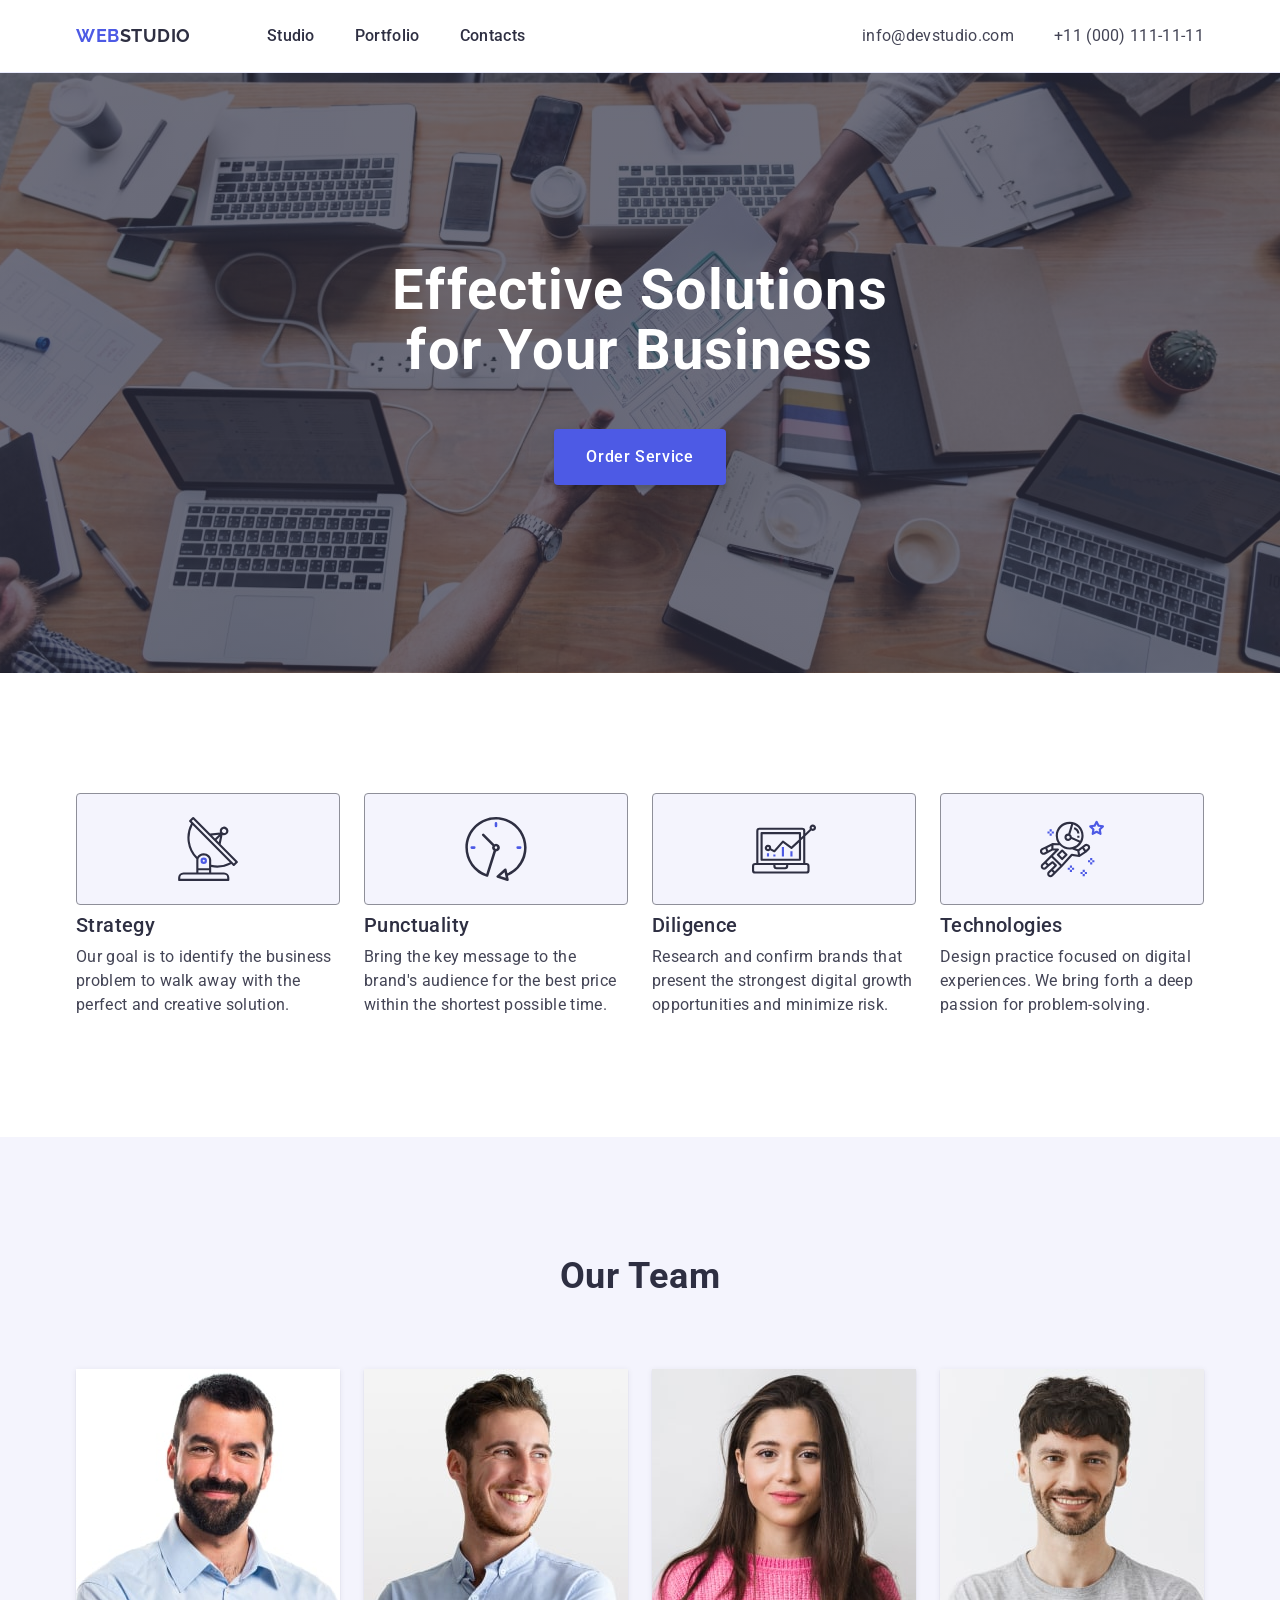
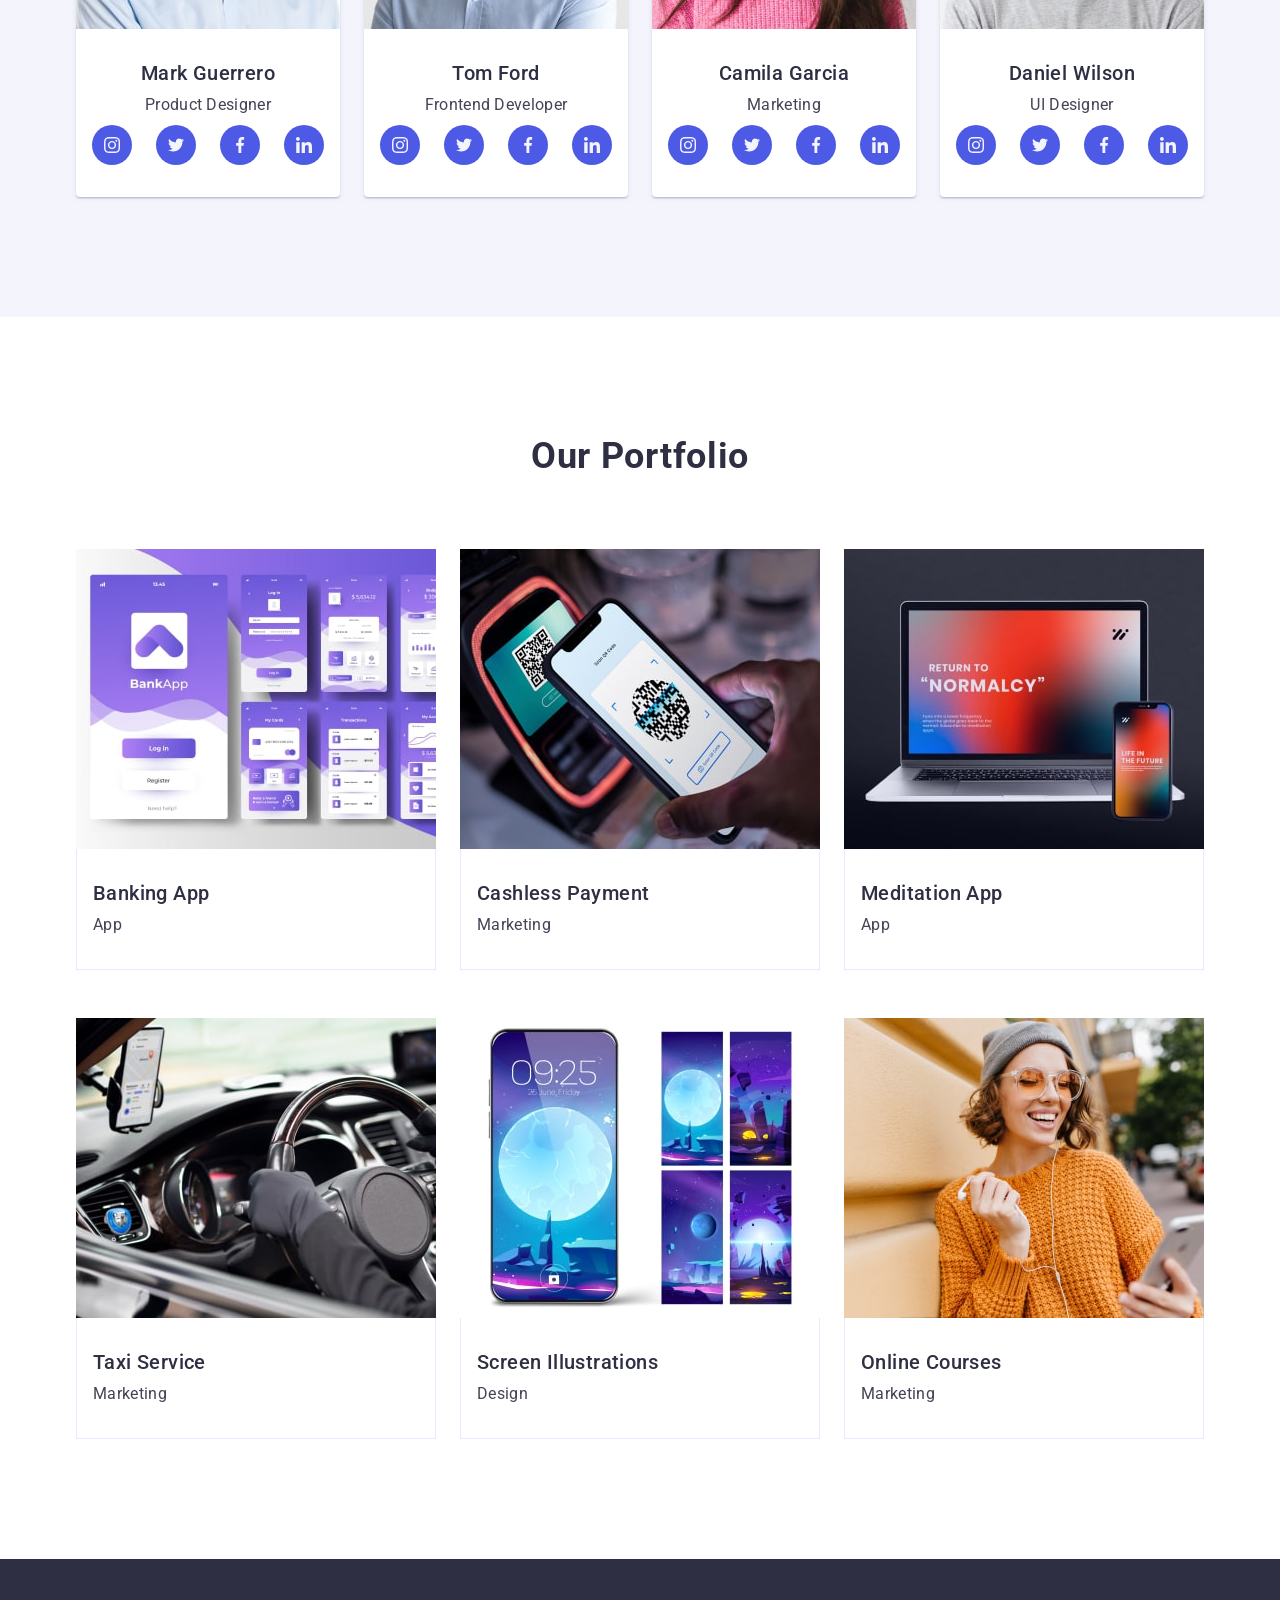
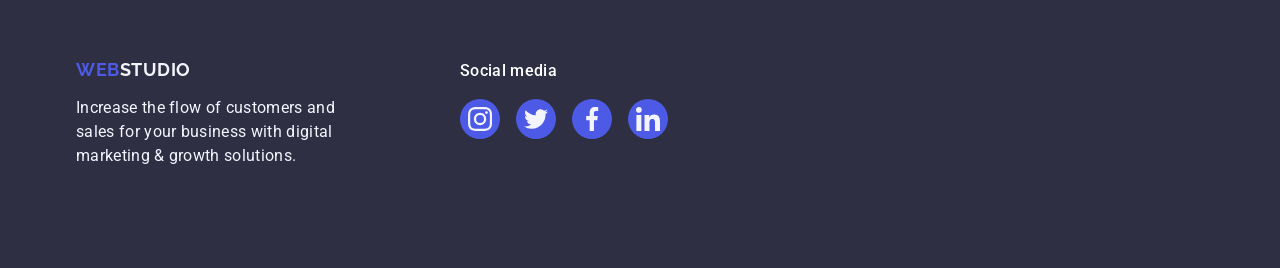
==== index.html @ fe05c73f "redone-sprite-icons" ====
<!DOCTYPE html>
<html lang="en">
  <head>
    <!-- meta -->
    <meta charset="UTF-8" />
    <meta name="viewport" content="width=device-width, initial-scale=1.0" />
    <!-- meta-end -->
    <link rel="preconnect" href="https://fonts.googleapis.com" />
    <link rel="preconnect" href="https://fonts.gstatic.com" crossorigin />
    <link href="https://fonts.googleapis.com/css2?family=Roboto:wght@400;500;700&family=Raleway:wght@700&display=swap" rel="stylesheet" />
    <link rel="stylesheet" href="https://cdnjs.cloudflare.com/ajax/libs/modern-normalize/2.0.0/modern-normalize.min.css" />
    <link rel="stylesheet" href="./css/styles.css" />
    <title>Malyshev S. goit-markup-hw-04</title>
  </head>
  <body>
    <!-- header-section -->
    <header class="header">
      <div class="container header--wrap">
        <nav class="header__navmenu">
          <a href="./index.html" class="header__navmenu-logo">Web<span class="header__navmenu-logo--gray">Studio</span> </a>
          <ul class="header__navmenu-list">
            <li class="header__navmenu-item">
              <a href="./index.html" class="header__navmenu-link">Studio</a>
            </li>
            <li class="header__navmenu-item">
              <a href="" class="header__navmenu-link">Portfolio</a>
            </li>
            <li class="header__navmenu-item">
              <a href="" class="header__navmenu-link">Contacts</a>
            </li>
          </ul>
        </nav>
        <address class="header__address">
          <ul class="header__address-list">
            <li class="header__address-item">
              <a class="header__address-link" href="mailto:info@devstudio.com">info@devstudio.com</a>
            </li>
            <li class="header__address-item">
              <a class="header__address-link" href="tel:+110001111111">+11 (000) 111-11-11</a>
            </li>
          </ul>
        </address>
      </div>
    </header>
    <!-- header-section-end -->
    <!-- main-start -->
    <main>
      <!-- hero-section-start -->
      <section class="hero">
        <div class="container">
          <h1 class="hero__tittle">Effective Solutions for Your Business</h1>
          <button class="hero__button" type="button">Order Service</button>
        </div>
      </section>
      <!-- hero-section-end -->
      <!-- advantages-section-start -->
      <section class="advantages section">
        <div class="container">
          <h2 class="advantages__tittle-section visually-hidden">Advantages</h2>
          <ul class="advantages__card-list">
            <li class="advantages__card-item">
              <div class="advantages__card-pictures">
                <svg class="advantages-icons" width="64" height="64">
                  <use href="./images/icons.svg#icon-antenna"></use>
                </svg>
              </div>
              <h3 class="advantages__card-tittle">Strategy</h3>
              <p class="advantages__card-txt">Our goal is to identify the business problem to walk away with the perfect and creative solution.</p>
            </li>
            <li class="advantages__card-item">
              <div class="advantages__card-pictures">
                <svg class="advantages-icons" width="64" height="64">
                  <use href="./images/icons.svg#icon-clock"></use>
                </svg>
              </div>
              <h3 class="advantages__card-tittle">Punctuality</h3>
              <p class="advantages__card-txt">Bring the key message to the brand's audience for the best price within the shortest possible time.</p>
            </li>
            <li class="advantages__card-item">
              <div class="advantages__card-pictures">
                <svg class="advantages-icons" width="64" height="64">
                  <use href="./images/icons.svg#icon-diagram"></use>
                </svg>
              </div>
              <h3 class="advantages__card-tittle">Diligence</h3>
              <p class="advantages__card-txt">Research and confirm brands that present the strongest digital growth opportunities and minimize risk.</p>
            </li>
            <li class="advantages__card-item">
              <div class="advantages__card-pictures">
                <svg class="advantages-icons" width="64" height="64">
                  <use href="./images/icons.svg#icon-astronaut"></use>
                </svg>
              </div>
              <h3 class="advantages__card-tittle">Technologies</h3>
              <p class="advantages__card-txt">Design practice focused on digital experiences. We bring forth a deep passion for problem-solving.</p>
            </li>
          </ul>
        </div>
      </section>
      <!-- advantages-section-end -->
      <!-- our-team-section-start -->
      <section class="our-team section">
        <div class="container">
          <h2 class="our-team__tittle-section">Our Team</h2>
          <ul class="our-team__card-list">
            <li class="our-team__card-item">
              <img class="our-team__card-img" src="./images/section-our-team/product-designer.jpg" alt="workmate" width="264" height="260" />
              <div class="our-team__card-desc">
                <h3 class="our-team__card-title">Mark Guerrero</h3>
                <p class="our-team__card-txt">Product Designer</p>
                <ul class="our-team__card-social-list">
                  <li class="our-team__card-social-item">
                    <a href="https://www.instagram.com/" target="_blank" class="our-team__card-social-link">
                      <svg class="our-team__card-social-icon" width="16" height="16">
                        <use href="./images/icons.svg#icon-instagram"></use>
                      </svg>
                    </a>
                  </li>
                  <li class="our-team__card-social-item">
                    <a href="https://www.twitter.com/" target="_blank" class="our-team__card-social-link">
                      <svg class="our-team__card-social-icon" width="16" height="16">
                        <use href="./images/icons.svg#icon-twitter"></use>
                      </svg>
                    </a>
                  </li>
                  <li class="our-team__card-social-item">
                    <a href="https://www.facebook.com/" target="_blank" class="our-team__card-social-link">
                      <svg class="our-team__card-social-icon" width="16" height="16">
                        <use href="./images/icons.svg#icon-facebook"></use>
                      </svg>
                    </a>
                  </li>
                  <li class="our-team__card-social-item">
                    <a href="https://www.linkedin.com/" target="_blank" class="our-team__card-social-link">
                      <svg class="our-team__card-social-icon" width="16" height="16">
                        <use href="./images/icons.svg#icon-linkedin"></use>
                      </svg>
                    </a>
                  </li>
                </ul>
              </div>
            </li>
            <li class="our-team__card-item">
              <img class="our-team__card-img" src="./images/section-our-team/frontend-developer.jpg" alt="workmate" width="264" height="260" />
              <div class="our-team__card-desc">
                <h3 class="our-team__card-title">Tom Ford</h3>
                <p class="our-team__card-txt">Frontend Developer</p>
                <ul class="our-team__card-social-list">
                  <li class="our-team__card-social-item">
                    <a href="https://www.instagram.com/" target="_blank" class="our-team__card-social-link">
                      <svg class="our-team__card-social-icon" width="16" height="16">
                        <use href="./images/icons.svg#icon-instagram"></use>
                      </svg>
                    </a>
                  </li>
                  <li class="our-team__card-social-item">
                    <a href="https://www.twitter.com/" target="_blank" class="our-team__card-social-link">
                      <svg class="our-team__card-social-icon" width="16" height="16">
                        <use href="./images/icons.svg#icon-twitter"></use>
                      </svg>
                    </a>
                  </li>
                  <li class="our-team__card-social-item">
                    <a href="https://www.facebook.com/" target="_blank" class="our-team__card-social-link">
                      <svg class="our-team__card-social-icon" width="16" height="16">
                        <use href="./images/icons.svg#icon-facebook"></use>
                      </svg>
                    </a>
                  </li>
                  <li class="our-team__card-social-item">
                    <a href="https://www.linkedin.com/" target="_blank" class="our-team__card-social-link">
                      <svg class="our-team__card-social-icon" width="16" height="16">
                        <use href="./images/icons.svg#icon-linkedin"></use>
                      </svg>
                    </a>
                  </li>
                </ul>
              </div>
            </li>
            <li class="our-team__card-item">
              <img class="our-team__card-img" src="./images/section-our-team/marketing.jpg" alt="workmate" width="264" height="260" />
              <div class="our-team__card-desc">
                <h3 class="our-team__card-title">Camila Garcia</h3>
                <p class="our-team__card-txt">Marketing</p>
                <ul class="our-team__card-social-list">
                  <li class="our-team__card-social-item">
                    <a href="https://www.instagram.com/" target="_blank" class="our-team__card-social-link">
                      <svg class="our-team__card-social-icon" width="16" height="16">
                        <use href="./images/icons.svg#icon-instagram"></use>
                      </svg>
                    </a>
                  </li>
                  <li class="our-team__card-social-item">
                    <a href="https://www.twitter.com/" target="_blank" class="our-team__card-social-link">
                      <svg class="our-team__card-social-icon" width="16" height="16">
                        <use href="./images/icons.svg#icon-twitter"></use>
                      </svg>
                    </a>
                  </li>
                  <li class="our-team__card-social-item">
                    <a href="https://www.facebook.com/" target="_blank" class="our-team__card-social-link">
                      <svg class="our-team__card-social-icon" width="16" height="16">
                        <use href="./images/icons.svg#icon-facebook"></use>
                      </svg>
                    </a>
                  </li>
                  <li class="our-team__card-social-item">
                    <a href="https://www.linkedin.com/" target="_blank" class="our-team__card-social-link">
                      <svg class="our-team__card-social-icon" width="16" height="16">
                        <use href="./images/icons.svg#icon-linkedin"></use>
                      </svg>
                    </a>
                  </li>
                </ul>
              </div>
            </li>
            <li class="our-team__card-item">
              <img class="our-team__card-img" src="./images/section-our-team/UI-designer.jpg" alt="workmate" width="264" height="260" />
              <div class="our-team__card-desc">
                <h3 class="our-team__card-title">Daniel Wilson</h3>
                <p class="our-team__card-txt">UI Designer</p>
                <ul class="our-team__card-social-list">
                  <li class="our-team__card-social-item">
                    <a href="https://www.instagram.com/" target="_blank" class="our-team__card-social-link">
                      <svg class="our-team__card-social-icon" width="16" height="16">
                        <use href="./images/icons.svg#icon-instagram"></use>
                      </svg>
                    </a>
                  </li>
                  <li class="our-team__card-social-item">
                    <a href="https://www.twitter.com/" target="_blank" class="our-team__card-social-link">
                      <svg class="our-team__card-social-icon" width="16" height="16">
                        <use href="./images/icons.svg#icon-twitter"></use>
                      </svg>
                    </a>
                  </li>
                  <li class="our-team__card-social-item">
                    <a href="https://www.facebook.com/" target="_blank" class="our-team__card-social-link">
                      <svg class="our-team__card-social-icon" width="16" height="16">
                        <use href="./images/icons.svg#icon-facebook"></use>
                      </svg>
                    </a>
                  </li>
                  <li class="our-team__card-social-item">
                    <a href="https://www.linkedin.com/" target="_blank" class="our-team__card-social-link">
                      <svg class="our-team__card-social-icon" width="16" height="16">
                        <use href="./images/icons.svg#icon-linkedin"></use>
                      </svg>
                    </a>
                  </li>
                </ul>
              </div>
            </li>
          </ul>
        </div>
      </section>
      <!-- our-team-section-end -->
      <!-- our-portfolio-section-start -->
      <section class="portfolio section">
        <div class="container">
          <h2 class="portfolio__tittle-section">Our Portfolio</h2>
          <ul class="portfolio__card-list">
            <li class="portfolio__card-item">
              <img class="portfolio__card-img" src="./images/section-portfolio/img-banking-app.jpg" alt="our development" width="360" height="300" />
              <div class="portfolio__card-desc">
                <h3 class="portfolio__card-tittle">Banking App</h3>
                <p class="portfolio__card-txt">App</p>
              </div>
            </li>
            <li class="portfolio__card-item">
              <img class="portfolio__card-img" src="./images/section-portfolio/img-cashless-payment.jpg" alt="our development" width="360" height="300" />
              <div class="portfolio__card-desc">
                <h3 class="portfolio__card-tittle">Cashless Payment</h3>
                <p class="portfolio__card-txt">Marketing</p>
              </div>
            </li>
            <li class="portfolio__card-item">
              <img class="portfolio__card-img" src="./images/section-portfolio/img-meditation-app.jpg" alt="our development" width="360" height="300" />
              <div class="portfolio__card-desc">
                <h3 class="portfolio__card-tittle">Meditation App</h3>
                <p class="portfolio__card-txt">App</p>
              </div>
            </li>
            <li class="portfolio__card-item">
              <img class="portfolio__card-img" src="./images/section-portfolio/img-taxi-service.jpg" alt="our development" width="360" height="300" />
              <div class="portfolio__card-desc">
                <h3 class="portfolio__card-tittle">Taxi Service</h3>
                <p class="portfolio__card-txt">Marketing</p>
              </div>
            </li>
            <li class="portfolio__card-item">
              <img class="portfolio__card-img" src="./images/section-portfolio/img-screen-illustrations.jpg" alt="our development" width="360" height="300" />
              <div class="portfolio__card-desc">
                <h3 class="portfolio__card-tittle">Screen Illustrations</h3>
                <p class="portfolio__card-txt">Design</p>
              </div>
            </li>
            <li class="portfolio__card-item">
              <img class="portfolio__card-img" src="./images/section-portfolio/img-online-courses.jpg" alt="our development" width="360" height="300" />
              <div class="portfolio__card-desc">
                <h3 class="portfolio__card-tittle">Online Courses</h3>
                <p class="portfolio__card-txt">Marketing</p>
              </div>
            </li>
          </ul>
        </div>
      </section>
      <!-- our-portfolio-section-end -->
    </main>
    <!-- main-end -->
    <!-- footer-section-start -->
    <footer class="footer">
      <div class="container footer__wrap">
        <div class="footer__wrap-logo-and-tagline">
          <a class="footer__logo-link" href="./index.html">Web<span class="footer__logo-link--cloud">Studio</span></a>
          <p class="footeer__txt">Increase the flow of customers and sales for your business with digital marketing & growth solutions.</p>
        </div>
        <div class="footer__wrap-social">
          <h3 class="footer__social-tittle">Social media</h3>
          <ul class="footer__social-list">
            <li class="footer__social-item">
              <a href="https://www.instagram.com/" target="_blank" class="footer__social-link">
                <svg class="footer__social-icon" width="24" height="24">
                  <use href="./images/icons.svg#icon-instagram"></use>
                </svg>
              </a>
            </li>
            <li class="footer__social-item">
              <a href="https://www.twitter.com/" target="_blank" class="footer__social-link">
                <svg class="footer__social-icon" width="24" height="24">
                  <use href="./images/icons.svg#icon-twitter"></use>
                </svg>
              </a>
            </li>
            <li class="footer__social-item">
              <a href="https://www.facebook.com/" target="_blank" class="footer__social-link">
                <svg class="footer__social-icon" width="24" height="24">
                  <use href="./images/icons.svg#icon-facebook"></use>
                </svg>
              </a>
            </li>
            <li class="footer__social-item">
              <a href="https://www.linkedin.com/" target="_blank" class="footer__social-link">
                <svg class="footer__social-icon" width="24" height="24">
                  <use href="./images/icons.svg#icon-linkedin"></use>
                </svg>
              </a>
            </li>
          </ul>
        </div>
      </div>
    </footer>
    <!-- footer-section-end -->
  </body>
</html>
---- css/styles.css ----
/** global-style-start */

html {
  box-sizing: border-box;
}

*,
*::before,
*::after {
  box-sizing: inherit;
}

body {
  font-family: 'Roboto', sans-serif;
  font-size: 16px;
  font-weight: 400;
  color: #434455;
  background-color: #ffffff;
}

ul,
ol {
  list-style-type: none;
  margin: 0;
  padding: 0;
}

h1,
h2,
h3,
h4,
h5,
h6,
p {
  margin-top: 0;
  margin-bottom: 0;
}

.container {
  width: 100%;
  max-width: 1158px;
  padding-left: 15px;
  padding-right: 15px;
  margin: 0 auto;
}

.section {
  padding-top: 120px;
  padding-bottom: 120px;
}

img {
  display: block;
  max-width: 100%;
  height: auto;
}

.visually-hidden {
  position: absolute;
  width: 1px;
  height: 1px;
  margin: -1px;
  border: 0;
  padding: 0;
  white-space: nowrap;
  clip-path: inset(100%);
  clip: rect(0 0 0 0);
  overflow: hidden;
}

/** global-style-end */
/** header-section-start */

.header {
  border-bottom: 1px solid #e7e9fc;
}

.header--wrap {
  display: flex;
  align-items: center;
}

/* header-section-logo */

.header__navmenu-logo {
  margin-right: 76px;

  font-family: 'Raleway', sans-serif;
  font-weight: 700;
  font-size: 18px;
  text-transform: uppercase;
  line-height: 1.17;
  letter-spacing: 0.03em;
  color: #4d5ae5;
  text-decoration: none;
}

.header__navmenu-logo--gray {
  color: #2e2f42;
}

/* header-section-navmenu */

.header__navmenu {
  display: flex;
  align-items: center;
}

.header__navmenu-list {
  display: flex;
  gap: 40px;
}

.header__navmenu-link {
  display: block;
  padding: 24px 0;

  font-weight: 500;
  color: #2e2f42;
  line-height: 1.5;
  letter-spacing: 0.02em;
  text-decoration: none;
}

.header__navmenu-link:hover,
.header__navmenu-link:focus {
  color: #404bbf;
}

/* header-section-address */

.header__address {
  font-style: normal;
  margin-left: auto;
}

.header__address-list {
  display: flex;
  gap: 40px;
}

.header__address-link {
  color: #434455;
  text-decoration: none;
  line-height: 1.5;
  letter-spacing: 0.02em;
}

.header__address-link:hover,
.header__address-link:focus {
  color: #404bbf;
}

/** header-section-end */
/** hero-section-start */

.hero {
  max-width: 1440px;
  margin: 0 auto;
  padding: 188px 0 188px 0;

  background-color: #2e2f42;
  background-image: linear-gradient(to bottom, rgba(46, 47, 66, 0.7), rgba(46, 47, 66, 0.7)), url(../images/section-hero/people-office.jpg);
  background-repeat: no-repeat;
  background-position: center center;
  background-size: cover;
}

.hero__tittle {
  max-width: 496px;
  text-align: center;
  margin: 0 auto 48px auto;

  color: #ffffff;
  font-size: 56px;
  line-height: 1.07;
  letter-spacing: 0.02em;
}

.hero__button {
  display: block;
  margin: 0 auto;
  min-width: 169px;
  border-radius: 4px;
  padding: 16px 32px;

  font-family: 'Roboto', sans-serif;
  font-weight: 500;
  color: #fff;
  line-height: 1.5;
  letter-spacing: 0.04em;

  cursor: pointer;
  border: none;
  background-color: #4d5ae5;
  box-shadow: 0px 4px 4px 0px rgba(0, 0, 0, 0.15);
}

.hero__button:hover,
.hero__button:focus {
  background-color: #404bbf;
}

/** hero-section-end */
/** advatages-section-start */

.advantages__card-pictures {
  display: flex;
  justify-content: center;
  align-items: center;

  width: 264px;
  height: 112px;
  margin-bottom: 8px;

  border: 1px solid #8e8f99;
  border-radius: 4px;

  background-color: #f4f4fd;
}

.advantages-icons {
  display: block;
}

.advantages__card-tittle {
  margin-bottom: 8px;

  font-size: 20px;
  font-weight: 500;
  line-height: 1.2;
  letter-spacing: 0.02em;
  color: #2e2f42;
}

.advantages__card-list {
  display: flex;
  gap: 24px;
}

.advantages__card-item {
  max-width: 264px;
}

.advantages__card-txt {
  line-height: 1.5;
  letter-spacing: 0.02em;
}

/** advatages-section-end */
/** our-team-section-start */

.our-team {
  background-color: #f4f4fd;
}

.our-team__tittle-section {
  margin-bottom: 72px;

  text-align: center;
  font-size: 36px;
  font-weight: 700;
  line-height: 1.11;
  letter-spacing: 0.02em;
  color: #2e2f42;

  text-transform: capitalize;
}

.our-team__card-list {
  display: flex;
  gap: 24px;
}

.our-team__card-item {
  flex-basis: calc((100% - 72px) / 4);

  border-radius: 0px 0px 4px 4px;
  box-shadow: 0px 2px 1px 0px rgba(46, 47, 66, 0.08), 0px 1px 1px 0px rgba(46, 47, 66, 0.16), 0px 1px 6px 0px rgba(46, 47, 66, 0.08);
  background-color: #ffffff;
}

.our-team__card-desc {
  padding: 32px 0;
}

.our-team__card-title {
  margin-bottom: 8px;

  text-align: center;
  font-size: 20px;
  font-weight: 500;
  line-height: 1.2;
  letter-spacing: 0.02em;
  color: #2e2f42;
}

.our-team__card-txt {
  margin-bottom: 8px;

  text-align: center;
  line-height: 1.5;
  letter-spacing: 0.02em;
}

/* our-team-card-social-icon-start */

.our-team__card-social-list {
  display: flex;
  justify-content: center;
  gap: 24px;
}

.our-team__card-social-item {
  width: 40px;
  height: 40px;
}

.our-team__card-social-link {
  width: 100%;
  height: 100%;
  display: flex;
  align-items: center;
  justify-content: center;

  background-color: #4d5ae5;
  border-radius: 50%;
}

.our-team__card-social-icon {
  fill: #f4f4fd;
}

.our-team__card-social-link:hover {
  background-color: #404bbf;
}

/* our-team-card-social-icon-end */

/** our-team-section-end */
/** portfolio-section-start */

.portfolio__tittle-section {
  margin-bottom: 72px;

  text-align: center;
  font-size: 36px;
  font-weight: 700;
  line-height: 1.11;
  letter-spacing: 0.02em;
  text-transform: capitalize;
  color: #2e2f42;
}

.portfolio__card-list {
  display: flex;
  flex-wrap: wrap;
  gap: 48px 24px;
}

.portfolio__card-item {
  flex-basis: calc((100% - 48px) / 3);

  background-color: #ffffff;
}

.portfolio__card-desc {
  padding: 32px 16px;

  border: 1px solid #e7e9fc;
  border-top: none;
}

.portfolio__card-tittle {
  margin-bottom: 8px;

  font-size: 20px;
  font-weight: 500;
  line-height: 1.2;
  letter-spacing: 0.02em;
  color: #2e2f42;
}

.portfolio__card-txt {
  line-height: 1.5;
  letter-spacing: 0.02em;
}

/** portfolio-section-end */
/** footer-section-start */

.footer {
  background-color: #2e2f42;
  padding: 100px 0 100px 0;
}

.footer__wrap {
  display: flex;
}

.footer__wrap-logo-and-tagline {
  max-width: 264px;
  margin-right: 120px;
}

.footer__logo-link {
  max-width: 264px;
  margin-bottom: 16px;
  display: inline-block;

  font-family: 'Raleway', sans-serif;
  font-size: 18px;
  font-weight: 700;
  line-height: 1.17;
  letter-spacing: 0.03em;
  text-transform: uppercase;
  text-decoration: none;
  color: #4d5ae5;
}

.footer__logo-link--cloud {
  color: #f4f4fd;
}

.footeer__txt {
  max-width: 100%;

  line-height: 1.5;
  letter-spacing: 0.02em;
  color: #f4f4fd;
}

/* footer-social-start */

.footer__wrap-social {
  width: 208px;
}

.footer__social-tittle {
  margin-bottom: 16px;

  font-weight: 500;
  font-size: 16px;
  line-height: 1.5;
  letter-spacing: 0.02em;
  color: #ffffff;
}

.footer__social-list {
  display: flex;
  justify-content: center;
  gap: 16px;
}

.footer__social-item {
  width: 40px;
  height: 40px;
}

.footer__social-link {
  width: 100%;
  height: 100%;
  display: flex;
  align-items: center;
  justify-content: center;

  background-color: #4d5ae5;
  border-radius: 50%;
}

.footer__social-icon {
  fill: #f4f4fd;
}

.footer__social-link:hover,
.footer__social-link:focus {
  background-color: #31d0aa;
}

/* footer-social-icon-end */

/** footer-section-end */
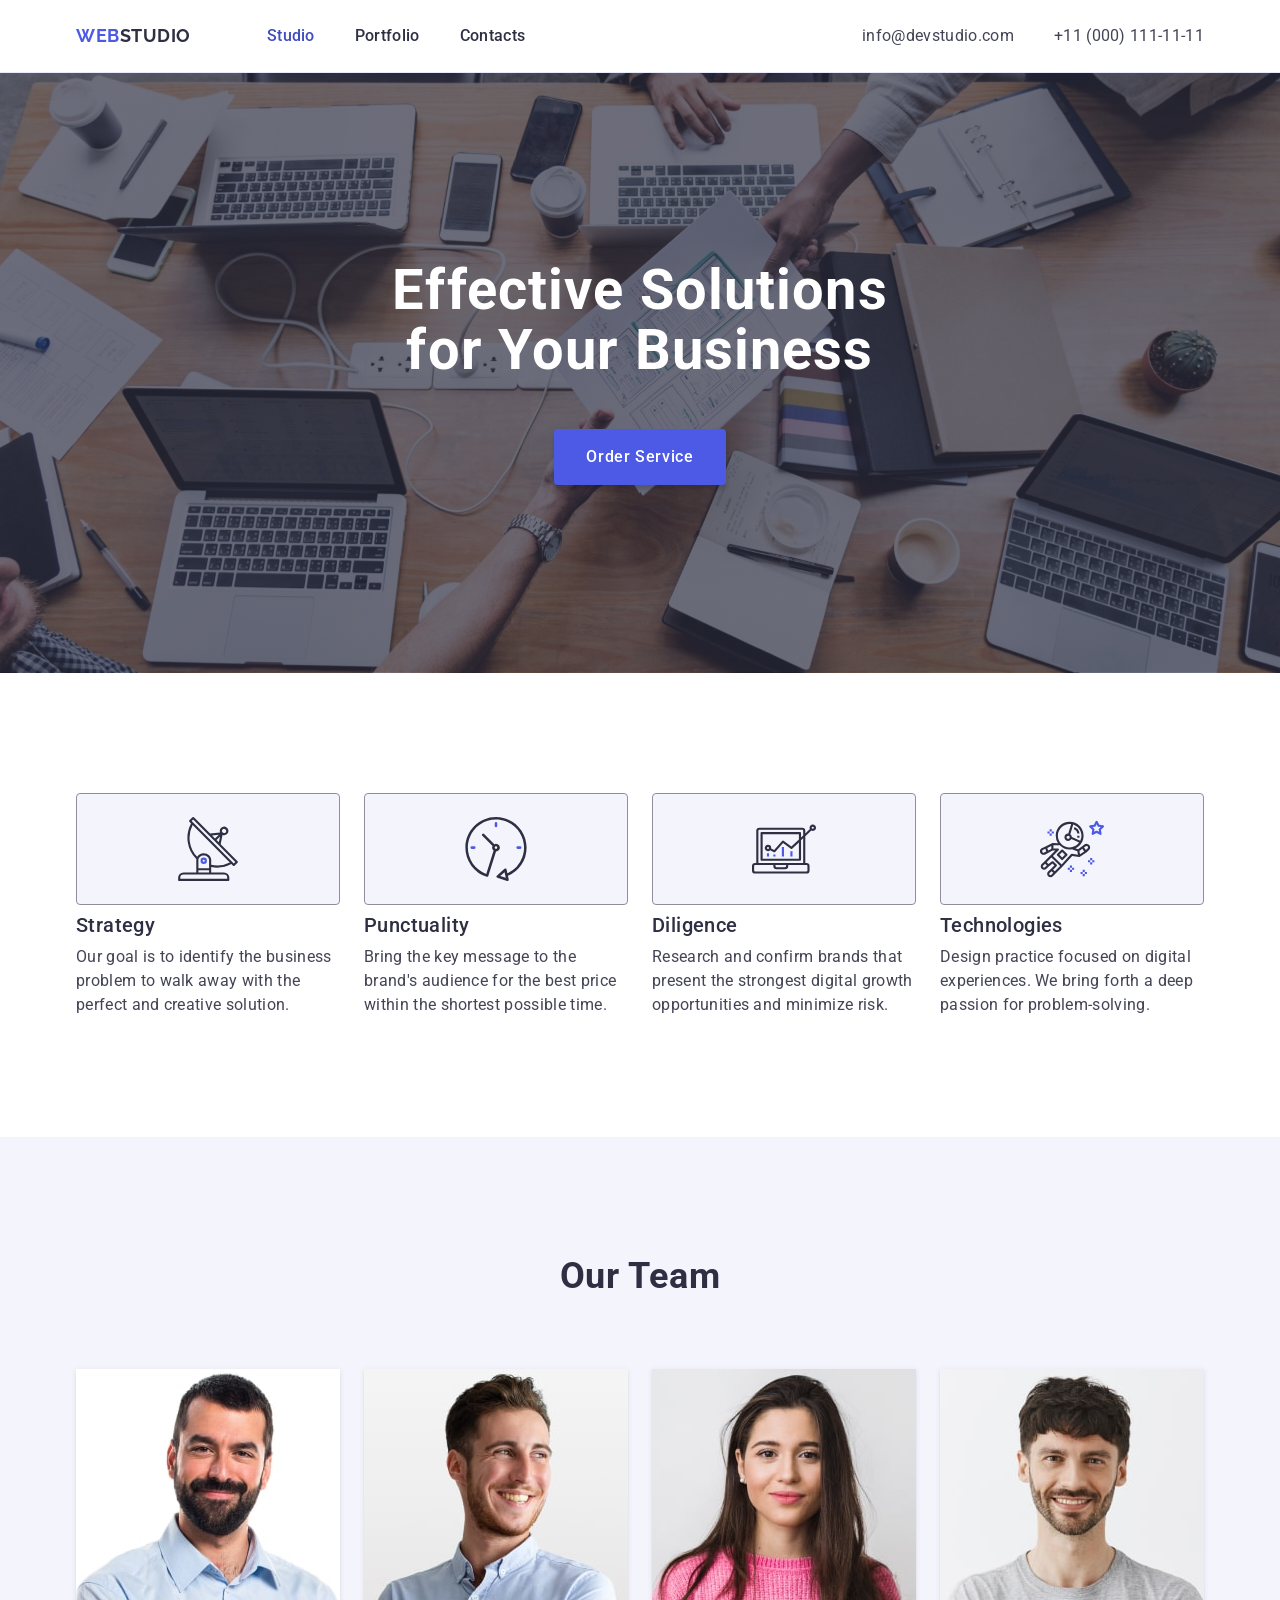
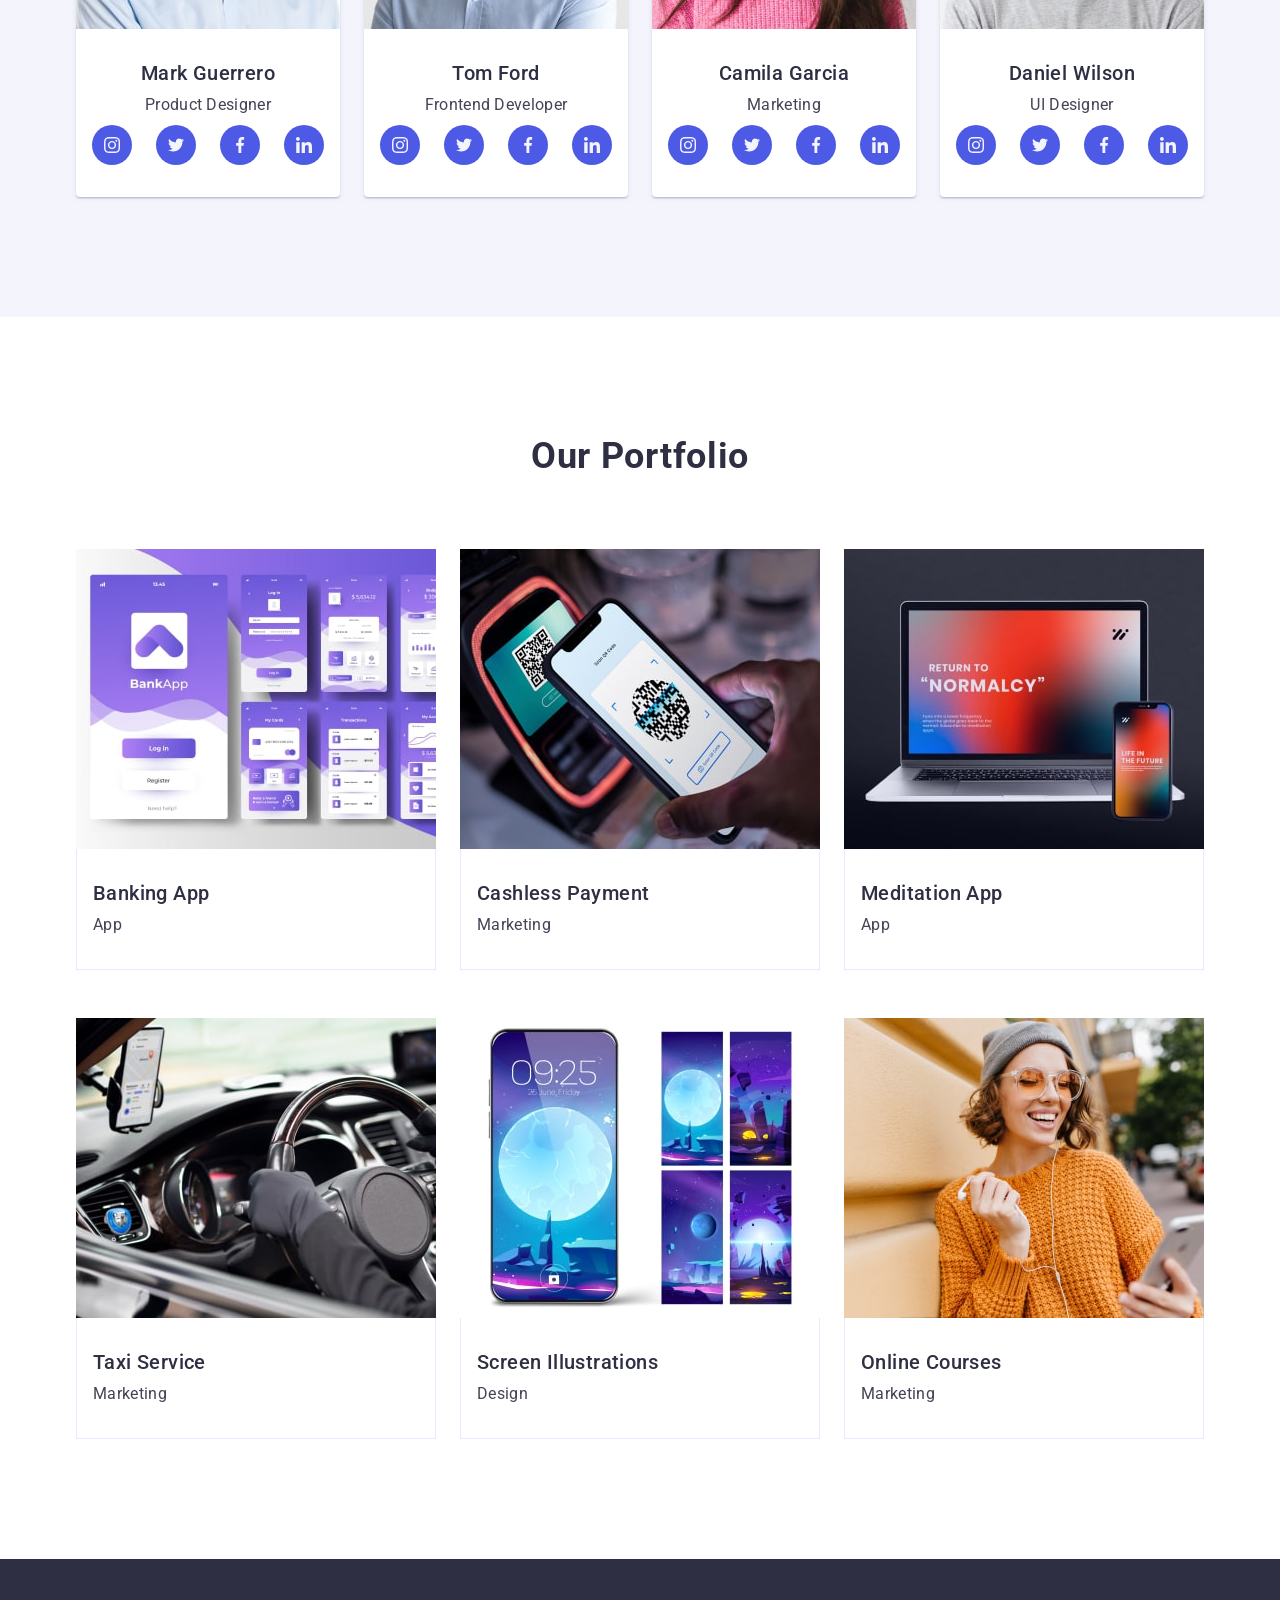
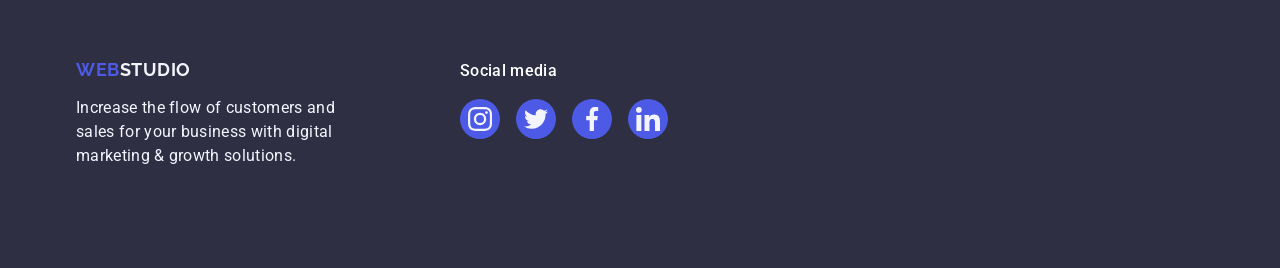
==== commit c338c5ad: "add-transition" ====
--- a/index.html
+++ b/index.html
@@ -20,7 +20,7 @@
           <a href="./index.html" class="header__navmenu-logo">Web<span class="header__navmenu-logo--gray">Studio</span> </a>
           <ul class="header__navmenu-list">
             <li class="header__navmenu-item">
-              <a href="./index.html" class="header__navmenu-link">Studio</a>
+              <a href="./index.html" class="header__navmenu-link header__navmenu-link--active">Studio</a>
             </li>
             <li class="header__navmenu-item">
               <a href="" class="header__navmenu-link">Portfolio</a>
@@ -48,50 +48,50 @@
       <!-- hero-section-start -->
       <section class="hero">
         <div class="container">
-          <h1 class="hero__tittle">Effective Solutions for Your Business</h1>
+          <h1 class="hero__title">Effective Solutions for Your Business</h1>
           <button class="hero__button" type="button">Order Service</button>
         </div>
       </section>
       <!-- hero-section-end -->
       <!-- advantages-section-start -->
-      <section class="advantages section">
+      <section class="advantages__section section">
         <div class="container">
-          <h2 class="advantages__tittle-section visually-hidden">Advantages</h2>
+          <h2 class="visually-hidden">Advantages</h2>
           <ul class="advantages__card-list">
             <li class="advantages__card-item">
               <div class="advantages__card-pictures">
-                <svg class="advantages-icons" width="64" height="64">
+                <svg class="advantages__card-icons" width="64" height="64">
                   <use href="./images/icons.svg#icon-antenna"></use>
                 </svg>
               </div>
-              <h3 class="advantages__card-tittle">Strategy</h3>
+              <h3 class="advantages__card-title">Strategy</h3>
               <p class="advantages__card-txt">Our goal is to identify the business problem to walk away with the perfect and creative solution.</p>
             </li>
             <li class="advantages__card-item">
               <div class="advantages__card-pictures">
-                <svg class="advantages-icons" width="64" height="64">
+                <svg class="advantages__card-icons" width="64" height="64">
                   <use href="./images/icons.svg#icon-clock"></use>
                 </svg>
               </div>
-              <h3 class="advantages__card-tittle">Punctuality</h3>
+              <h3 class="advantages__card-title">Punctuality</h3>
               <p class="advantages__card-txt">Bring the key message to the brand's audience for the best price within the shortest possible time.</p>
             </li>
             <li class="advantages__card-item">
               <div class="advantages__card-pictures">
-                <svg class="advantages-icons" width="64" height="64">
+                <svg class="advantages__card-icons" width="64" height="64">
                   <use href="./images/icons.svg#icon-diagram"></use>
                 </svg>
               </div>
-              <h3 class="advantages__card-tittle">Diligence</h3>
+              <h3 class="advantages__card-title">Diligence</h3>
               <p class="advantages__card-txt">Research and confirm brands that present the strongest digital growth opportunities and minimize risk.</p>
             </li>
             <li class="advantages__card-item">
               <div class="advantages__card-pictures">
-                <svg class="advantages-icons" width="64" height="64">
+                <svg class="advantages__card-icons" width="64" height="64">
                   <use href="./images/icons.svg#icon-astronaut"></use>
                 </svg>
               </div>
-              <h3 class="advantages__card-tittle">Technologies</h3>
+              <h3 class="advantages__card-title">Technologies</h3>
               <p class="advantages__card-txt">Design practice focused on digital experiences. We bring forth a deep passion for problem-solving.</p>
             </li>
           </ul>
@@ -99,9 +99,9 @@
       </section>
       <!-- advantages-section-end -->
       <!-- our-team-section-start -->
-      <section class="our-team section">
+      <section class="our-team__section section">
         <div class="container">
-          <h2 class="our-team__tittle-section">Our Team</h2>
+          <h2 class="our-team__title-section">Our Team</h2>
           <ul class="our-team__card-list">
             <li class="our-team__card-item">
               <img class="our-team__card-img" src="./images/section-our-team/product-designer.jpg" alt="workmate" width="264" height="260" />
@@ -256,9 +256,9 @@
       </section>
       <!-- our-team-section-end -->
       <!-- our-portfolio-section-start -->
-      <section class="portfolio section">
+      <section class="portfolio__section section">
         <div class="container">
-          <h2 class="portfolio__tittle-section">Our Portfolio</h2>
+          <h2 class="portfolio__title-section">Our Portfolio</h2>
           <ul class="portfolio__card-list">
             <li class="portfolio__card-item">
               <img class="portfolio__card-img" src="./images/section-portfolio/img-banking-app.jpg" alt="our development" width="360" height="300" />
@@ -309,14 +309,14 @@
     </main>
     <!-- main-end -->
     <!-- footer-section-start -->
-    <footer class="footer">
-      <div class="container footer__wrap">
+    <footer class="footer__section">
+      <div class="container footer__wrap-content">
         <div class="footer__wrap-logo-and-tagline">
           <a class="footer__logo-link" href="./index.html">Web<span class="footer__logo-link--cloud">Studio</span></a>
           <p class="footeer__txt">Increase the flow of customers and sales for your business with digital marketing & growth solutions.</p>
         </div>
         <div class="footer__wrap-social">
-          <h3 class="footer__social-tittle">Social media</h3>
+          <p class="footer__social-definition">Social media</p>
           <ul class="footer__social-list">
             <li class="footer__social-item">
               <a href="https://www.instagram.com/" target="_blank" class="footer__social-link">
--- a/css/styles.css
+++ b/css/styles.css
@@ -73,6 +73,8 @@
 
 .header {
   border-bottom: 1px solid #e7e9fc;
+  box-shadow: 0px 1px 6px 0px rgba(46, 47, 66, 0.08), 0px 1px 1px 0px rgba(46, 47, 66, 0.16), 0px 2px 1px 0px rgba(46, 47, 66, 0.08);
+  background-color: #fff;
 }
 
 .header--wrap {
@@ -116,10 +118,13 @@
   padding: 24px 0;
 
   font-weight: 500;
-  color: #2e2f42;
   line-height: 1.5;
   letter-spacing: 0.02em;
   text-decoration: none;
+
+  color: #2e2f42;
+
+  transition: color 250ms cubic-bezier(0.4, 0, 0.2, 1);
 }
 
 .header__navmenu-link:hover,
@@ -140,14 +145,21 @@
 }
 
 .header__address-link {
+  text-decoration: none;
+  line-height: 1.5;
+  letter-spacing: 0.02em;
+
   color: #434455;
-  text-decoration: none;
-  line-height: 1.5;
-  letter-spacing: 0.02em;
+
+  transition: color 250ms cubic-bezier(0.4, 0, 0.2, 1);
 }
 
 .header__address-link:hover,
 .header__address-link:focus {
+  color: #404bbf;
+}
+
+.header__navmenu-link--active {
   color: #404bbf;
 }
 
@@ -166,7 +178,7 @@
   background-size: cover;
 }
 
-.hero__tittle {
+.hero__title {
   max-width: 496px;
   text-align: center;
   margin: 0 auto 48px auto;
@@ -194,6 +206,10 @@
   border: none;
   background-color: #4d5ae5;
   box-shadow: 0px 4px 4px 0px rgba(0, 0, 0, 0.15);
+
+  transition-property: background-color;
+  transition-duration: 250ms;
+  transition-timing-function: cubic-bezier(0.4, 0, 0.2, 1);
 }
 
 .hero__button:hover,
@@ -204,6 +220,15 @@
 /** hero-section-end */
 /** advatages-section-start */
 
+.advantages__card-list {
+  display: flex;
+  gap: 24px;
+}
+
+.advantages__card-item {
+  max-width: 264px;
+}
+
 .advantages__card-pictures {
   display: flex;
   justify-content: center;
@@ -219,11 +244,11 @@
   background-color: #f4f4fd;
 }
 
-.advantages-icons {
+.advantages__card-icons {
   display: block;
 }
 
-.advantages__card-tittle {
+.advantages__card-title {
   margin-bottom: 8px;
 
   font-size: 20px;
@@ -233,15 +258,6 @@
   color: #2e2f42;
 }
 
-.advantages__card-list {
-  display: flex;
-  gap: 24px;
-}
-
-.advantages__card-item {
-  max-width: 264px;
-}
-
 .advantages__card-txt {
   line-height: 1.5;
   letter-spacing: 0.02em;
@@ -250,11 +266,11 @@
 /** advatages-section-end */
 /** our-team-section-start */
 
-.our-team {
+.our-team__section {
   background-color: #f4f4fd;
 }
 
-.our-team__tittle-section {
+.our-team__title-section {
   margin-bottom: 72px;
 
   text-align: center;
@@ -262,9 +278,9 @@
   font-weight: 700;
   line-height: 1.11;
   letter-spacing: 0.02em;
-  color: #2e2f42;
-
   text-transform: capitalize;
+
+  color: #2e2f42;
 }
 
 .our-team__card-list {
@@ -292,6 +308,7 @@
   font-weight: 500;
   line-height: 1.2;
   letter-spacing: 0.02em;
+
   color: #2e2f42;
 }
 
@@ -323,24 +340,27 @@
   align-items: center;
   justify-content: center;
 
+  border-radius: 50%;
   background-color: #4d5ae5;
-  border-radius: 50%;
+
+  transition: color 250ms cubic-bezier(0.4, 0, 0.2, 1);
+}
+
+.our-team__card-social-link:hover,
+.our-team__card-social-link:focus {
+  background-color: #404bbf;
 }
 
 .our-team__card-social-icon {
   fill: #f4f4fd;
 }
 
-.our-team__card-social-link:hover {
-  background-color: #404bbf;
-}
-
 /* our-team-card-social-icon-end */
 
 /** our-team-section-end */
 /** portfolio-section-start */
 
-.portfolio__tittle-section {
+.portfolio__title-section {
   margin-bottom: 72px;
 
   text-align: center;
@@ -389,13 +409,14 @@
 /** portfolio-section-end */
 /** footer-section-start */
 
-.footer {
+.footer__section {
   background-color: #2e2f42;
   padding: 100px 0 100px 0;
 }
 
-.footer__wrap {
-  display: flex;
+.footer__wrap-content {
+  display: flex;
+  align-items: baseline;
 }
 
 .footer__wrap-logo-and-tagline {
@@ -436,7 +457,7 @@
   width: 208px;
 }
 
-.footer__social-tittle {
+.footer__social-definition {
   margin-bottom: 16px;
 
   font-weight: 500;
@@ -464,12 +485,10 @@
   align-items: center;
   justify-content: center;
 
+  border-radius: 50%;
   background-color: #4d5ae5;
-  border-radius: 50%;
-}
-
-.footer__social-icon {
-  fill: #f4f4fd;
+
+  transition: color 250ms cubic-bezier(0.4, 0, 0.2, 1);
 }
 
 .footer__social-link:hover,
@@ -477,6 +496,9 @@
   background-color: #31d0aa;
 }
 
+.footer__social-icon {
+  fill: #f4f4fd;
+}
 /* footer-social-icon-end */
 
 /** footer-section-end */
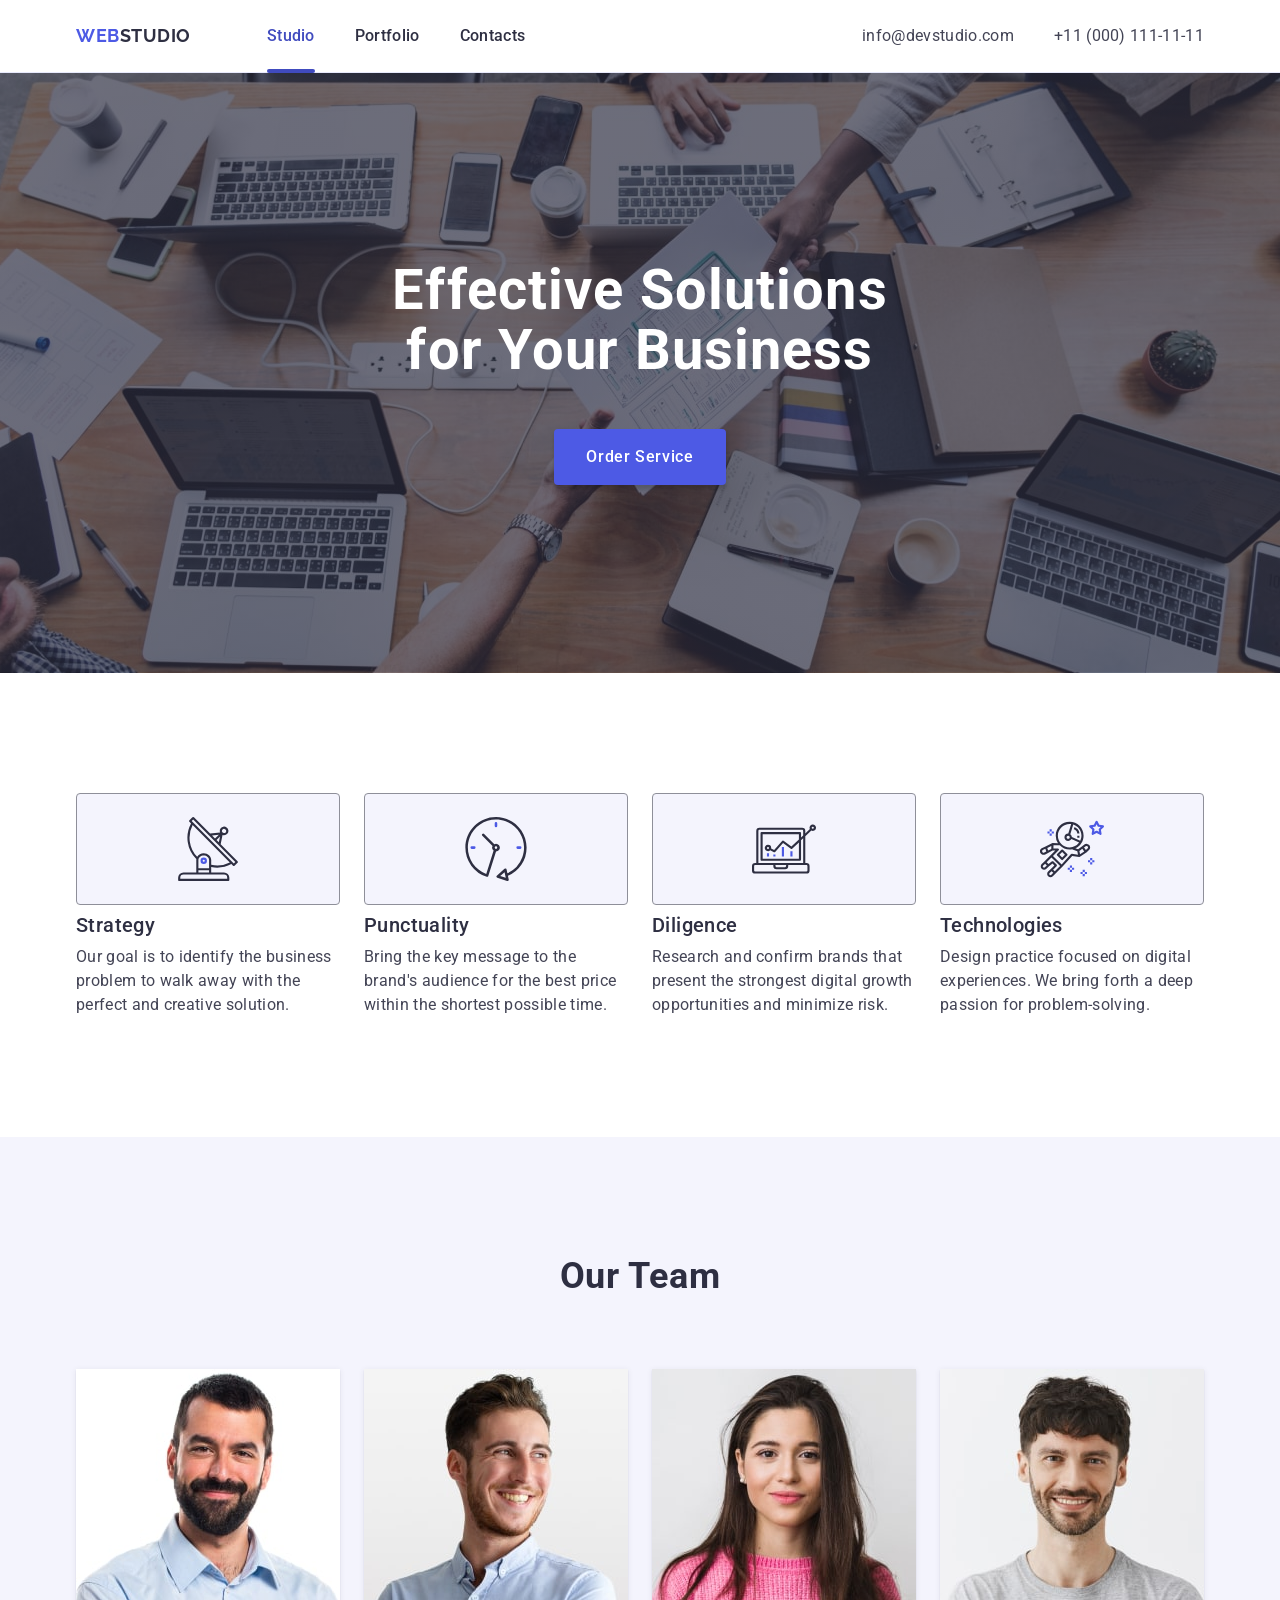
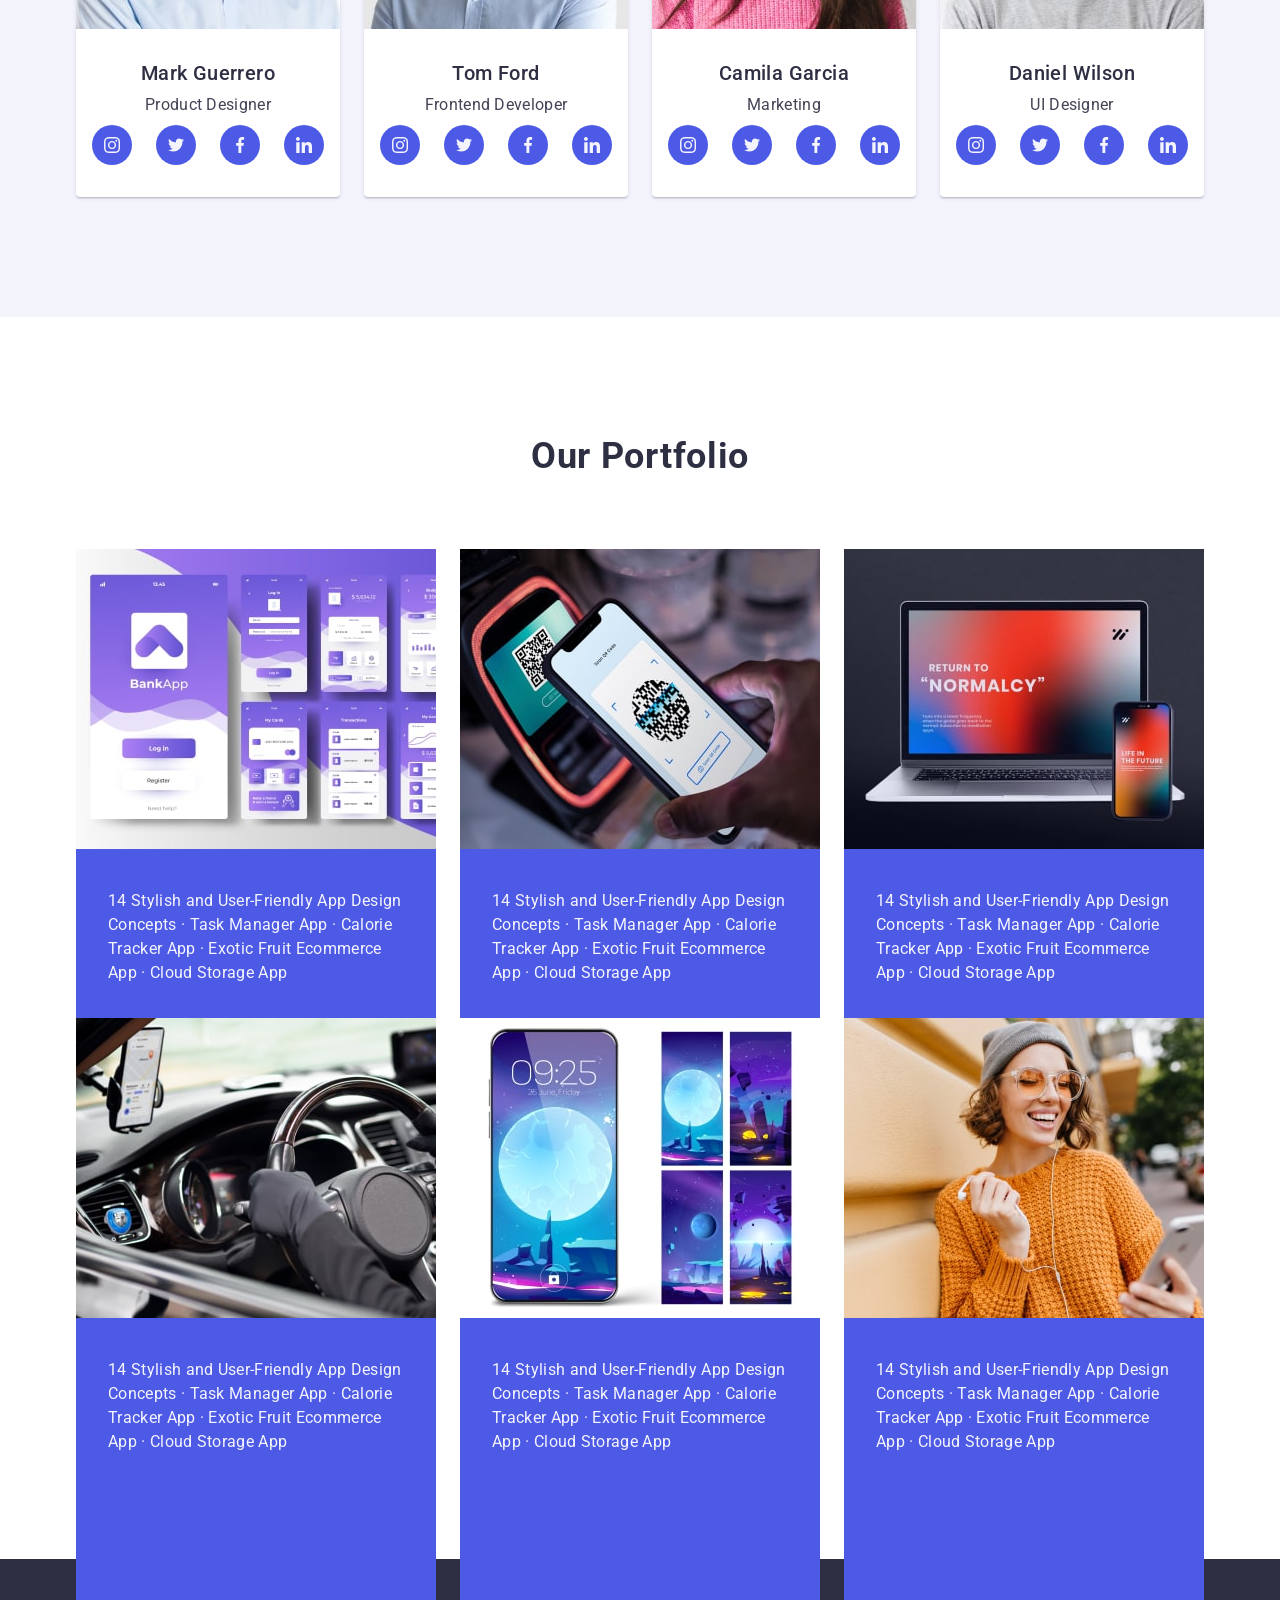
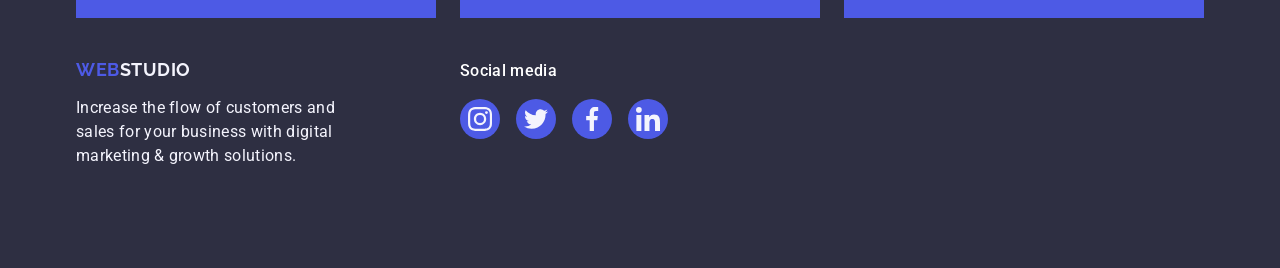
==== commit 79bec98c: "create-img-detail" ====
--- a/index.html
+++ b/index.html
@@ -261,45 +261,77 @@
           <h2 class="portfolio__title-section">Our Portfolio</h2>
           <ul class="portfolio__card-list">
             <li class="portfolio__card-item">
-              <img class="portfolio__card-img" src="./images/section-portfolio/img-banking-app.jpg" alt="our development" width="360" height="300" />
-              <div class="portfolio__card-desc">
-                <h3 class="portfolio__card-tittle">Banking App</h3>
-                <p class="portfolio__card-txt">App</p>
-              </div>
-            </li>
-            <li class="portfolio__card-item">
-              <img class="portfolio__card-img" src="./images/section-portfolio/img-cashless-payment.jpg" alt="our development" width="360" height="300" />
-              <div class="portfolio__card-desc">
-                <h3 class="portfolio__card-tittle">Cashless Payment</h3>
-                <p class="portfolio__card-txt">Marketing</p>
-              </div>
-            </li>
-            <li class="portfolio__card-item">
-              <img class="portfolio__card-img" src="./images/section-portfolio/img-meditation-app.jpg" alt="our development" width="360" height="300" />
-              <div class="portfolio__card-desc">
-                <h3 class="portfolio__card-tittle">Meditation App</h3>
-                <p class="portfolio__card-txt">App</p>
-              </div>
-            </li>
-            <li class="portfolio__card-item">
-              <img class="portfolio__card-img" src="./images/section-portfolio/img-taxi-service.jpg" alt="our development" width="360" height="300" />
-              <div class="portfolio__card-desc">
-                <h3 class="portfolio__card-tittle">Taxi Service</h3>
-                <p class="portfolio__card-txt">Marketing</p>
-              </div>
-            </li>
-            <li class="portfolio__card-item">
-              <img class="portfolio__card-img" src="./images/section-portfolio/img-screen-illustrations.jpg" alt="our development" width="360" height="300" />
-              <div class="portfolio__card-desc">
-                <h3 class="portfolio__card-tittle">Screen Illustrations</h3>
-                <p class="portfolio__card-txt">Design</p>
-              </div>
-            </li>
-            <li class="portfolio__card-item">
-              <img class="portfolio__card-img" src="./images/section-portfolio/img-online-courses.jpg" alt="our development" width="360" height="300" />
-              <div class="portfolio__card-desc">
-                <h3 class="portfolio__card-tittle">Online Courses</h3>
-                <p class="portfolio__card-txt">Marketing</p>
+              <div class="portfolio__card-img-wrap">
+                <img class="portfolio__card-img" src="./images/section-portfolio/img-banking-app.jpg" alt="our development" width="360" height="300" />
+                <div class="portfolio__card-img-detail-wrap">
+                  <p class="portfolio__card-img-detail-txt">
+                    14 Stylish and User-Friendly App Design Concepts · Task Manager App · Calorie Tracker App · Exotic Fruit Ecommerce App · Cloud Storage App
+                  </p>
+                </div>
+              </div>
+              <div class="portfolio__card-desc-wrap">
+                <h3 class="portfolio__card-desc-tittle">Banking App</h3>
+                <p class="portfolio__card-desc-txt">App</p>
+              </div>
+            </li>
+            <li class="portfolio__card-item">
+              <div class="portfolio__card-img-wrap">
+                <img class="portfolio__card-img" src="./images/section-portfolio/img-cashless-payment.jpg" alt="our development" width="360" height="300" />
+                <div class="portfolio__card-img-detail-wrap">
+                  <p class="portfolio__card-img-detail-txt">14 Stylish and User-Friendly App Design Concepts · Task Manager App · Calorie Tracker App · Exotic Fruit Ecommerce App · Cloud Storage App</p>
+                </div>
+              </div class="portfolio__card-img-wrap">
+              <div class="portfolio__card-desc-wrap">
+                <h3 class="portfolio__card-desc-tittle">Cashless Payment</h3>
+                <p class="portfolio__card-desc-txt">Marketing</p>
+              </div>
+            </li>
+            <li class="portfolio__card-item">
+              <div class="portfolio__card-img-wrap">
+                <img class="portfolio__card-img" src="./images/section-portfolio/img-meditation-app.jpg" alt="our development" width="360" height="300" />
+                <div class="portfolio__card-img-detail-wrap">
+                  <p class="portfolio__card-img-detail-txt">14 Stylish and User-Friendly App Design Concepts · Task Manager App · Calorie Tracker App · Exotic Fruit Ecommerce App · Cloud Storage App</p>
+                </div>
+              </div class="portfolio__card-img-wrap">
+              <div class="portfolio__card-desc-wrap">
+                <h3 class="portfolio__card-desc-tittle">Meditation App</h3>
+                <p class="portfolio__card-desc-txt">App</p>
+              </div>
+            </li>
+            <li class="portfolio__card-item">
+              <div class="portfolio__card-img-wrap">
+                <img class="portfolio__card-img" src="./images/section-portfolio/img-taxi-service.jpg" alt="our development" width="360" height="300" />
+                <div class="portfolio__card-img-detail-wrap">
+                  <p class="portfolio__card-img-detail-txt">14 Stylish and User-Friendly App Design Concepts · Task Manager App · Calorie Tracker App · Exotic Fruit Ecommerce App · Cloud Storage App</p>
+                </div>
+              </div class="portfolio__card-img-wrap">
+              <div class="portfolio__card-desc-wrap">
+                <h3 class="portfolio__card-desc-tittle">Taxi Service</h3>
+                <p class="portfolio__card-desc-txt">Marketing</p>
+              </div>
+            </li>
+            <li class="portfolio__card-item">
+              <div class="portfolio__card-img-wrap">
+                <img class="portfolio__card-img" src="./images/section-portfolio/img-screen-illustrations.jpg" alt="our development" width="360" height="300" />
+                <div class="portfolio__card-img-detail-wrap">
+                  <p class="portfolio__card-img-detail-txt">14 Stylish and User-Friendly App Design Concepts · Task Manager App · Calorie Tracker App · Exotic Fruit Ecommerce App · Cloud Storage App</p>
+                </div>
+              </div class="portfolio__card-img-wrap">
+              <div class="portfolio__card-desc-wrap">
+                <h3 class="portfolio__card-desc-tittle">Screen Illustrations</h3>
+                <p class="portfolio__card-desc-txt">Design</p>
+              </div>
+            </li>
+            <li class="portfolio__card-item">
+              <div class="portfolio__card-img-wrap">
+                <img class="portfolio__card-img" src="./images/section-portfolio/img-online-courses.jpg" alt="our development" width="360" height="300" />
+                <div class="portfolio__card-img-detail-wrap">
+                  <p class="portfolio__card-img-detail-txt">14 Stylish and User-Friendly App Design Concepts · Task Manager App · Calorie Tracker App · Exotic Fruit Ecommerce App · Cloud Storage App</p>
+                </div>
+              </div class="portfolio__card-img-wrap">
+              <div class="portfolio__card-desc-wrap">
+                <h3 class="portfolio__card-desc-tittle">Online Courses</h3>
+                <p class="portfolio__card-desc-txt">Marketing</p>
               </div>
             </li>
           </ul>
--- a/css/styles.css
+++ b/css/styles.css
@@ -132,6 +132,26 @@
   color: #404bbf;
 }
 
+.header__navmenu-link--active {
+  position: relative;
+
+  color: #404bbf;
+}
+
+.header__navmenu-link--active::after {
+  content: '';
+  position: absolute;
+
+  bottom: -1px;
+  left: 0;
+
+  width: 100%;
+  height: 4px;
+
+  border-radius: 2px;
+  background-color: #404bbf;
+}
+
 /* header-section-address */
 
 .header__address {
@@ -156,10 +176,6 @@
 
 .header__address-link:hover,
 .header__address-link:focus {
-  color: #404bbf;
-}
-
-.header__navmenu-link--active {
   color: #404bbf;
 }
 
@@ -343,7 +359,7 @@
   border-radius: 50%;
   background-color: #4d5ae5;
 
-  transition: color 250ms cubic-bezier(0.4, 0, 0.2, 1);
+  transition: background-color 250ms cubic-bezier(0.4, 0, 0.2, 1);
 }
 
 .our-team__card-social-link:hover,
@@ -369,6 +385,7 @@
   line-height: 1.11;
   letter-spacing: 0.02em;
   text-transform: capitalize;
+
   color: #2e2f42;
 }
 
@@ -384,14 +401,41 @@
   background-color: #ffffff;
 }
 
-.portfolio__card-desc {
+.portfolio__card-item:hover {
+  cursor: pointer;
+  box-shadow: 0px 2px 1px 0px rgba(46, 47, 66, 0.08), 0px 1px 1px 0px rgba(46, 47, 66, 0.16), 0px 1px 6px 0px rgba(46, 47, 66, 0.08);
+}
+
+.portfolio__card-img-wrap {
+  position: relative;
+}
+
+.portfolio__card-img-detail-wrap {
+  position: absolute;
+
+  padding: 40px 32px;
+
+  width: 100%;
+  height: 100%;
+
+  background-color: #4d5ae5;
+}
+
+.portfolio__card-img-detail-txt {
+  line-height: 1.5;
+  letter-spacing: 0.02em;
+
+  color: #f4f4fd;
+}
+
+.portfolio__card-desc-wrap {
   padding: 32px 16px;
 
   border: 1px solid #e7e9fc;
   border-top: none;
 }
 
-.portfolio__card-tittle {
+.portfolio__card-desc-tittle {
   margin-bottom: 8px;
 
   font-size: 20px;
@@ -401,7 +445,7 @@
   color: #2e2f42;
 }
 
-.portfolio__card-txt {
+.portfolio__card-desc-txt {
   line-height: 1.5;
   letter-spacing: 0.02em;
 }
@@ -488,7 +532,7 @@
   border-radius: 50%;
   background-color: #4d5ae5;
 
-  transition: color 250ms cubic-bezier(0.4, 0, 0.2, 1);
+  transition: background-color 250ms cubic-bezier(0.4, 0, 0.2, 1);
 }
 
 .footer__social-link:hover,
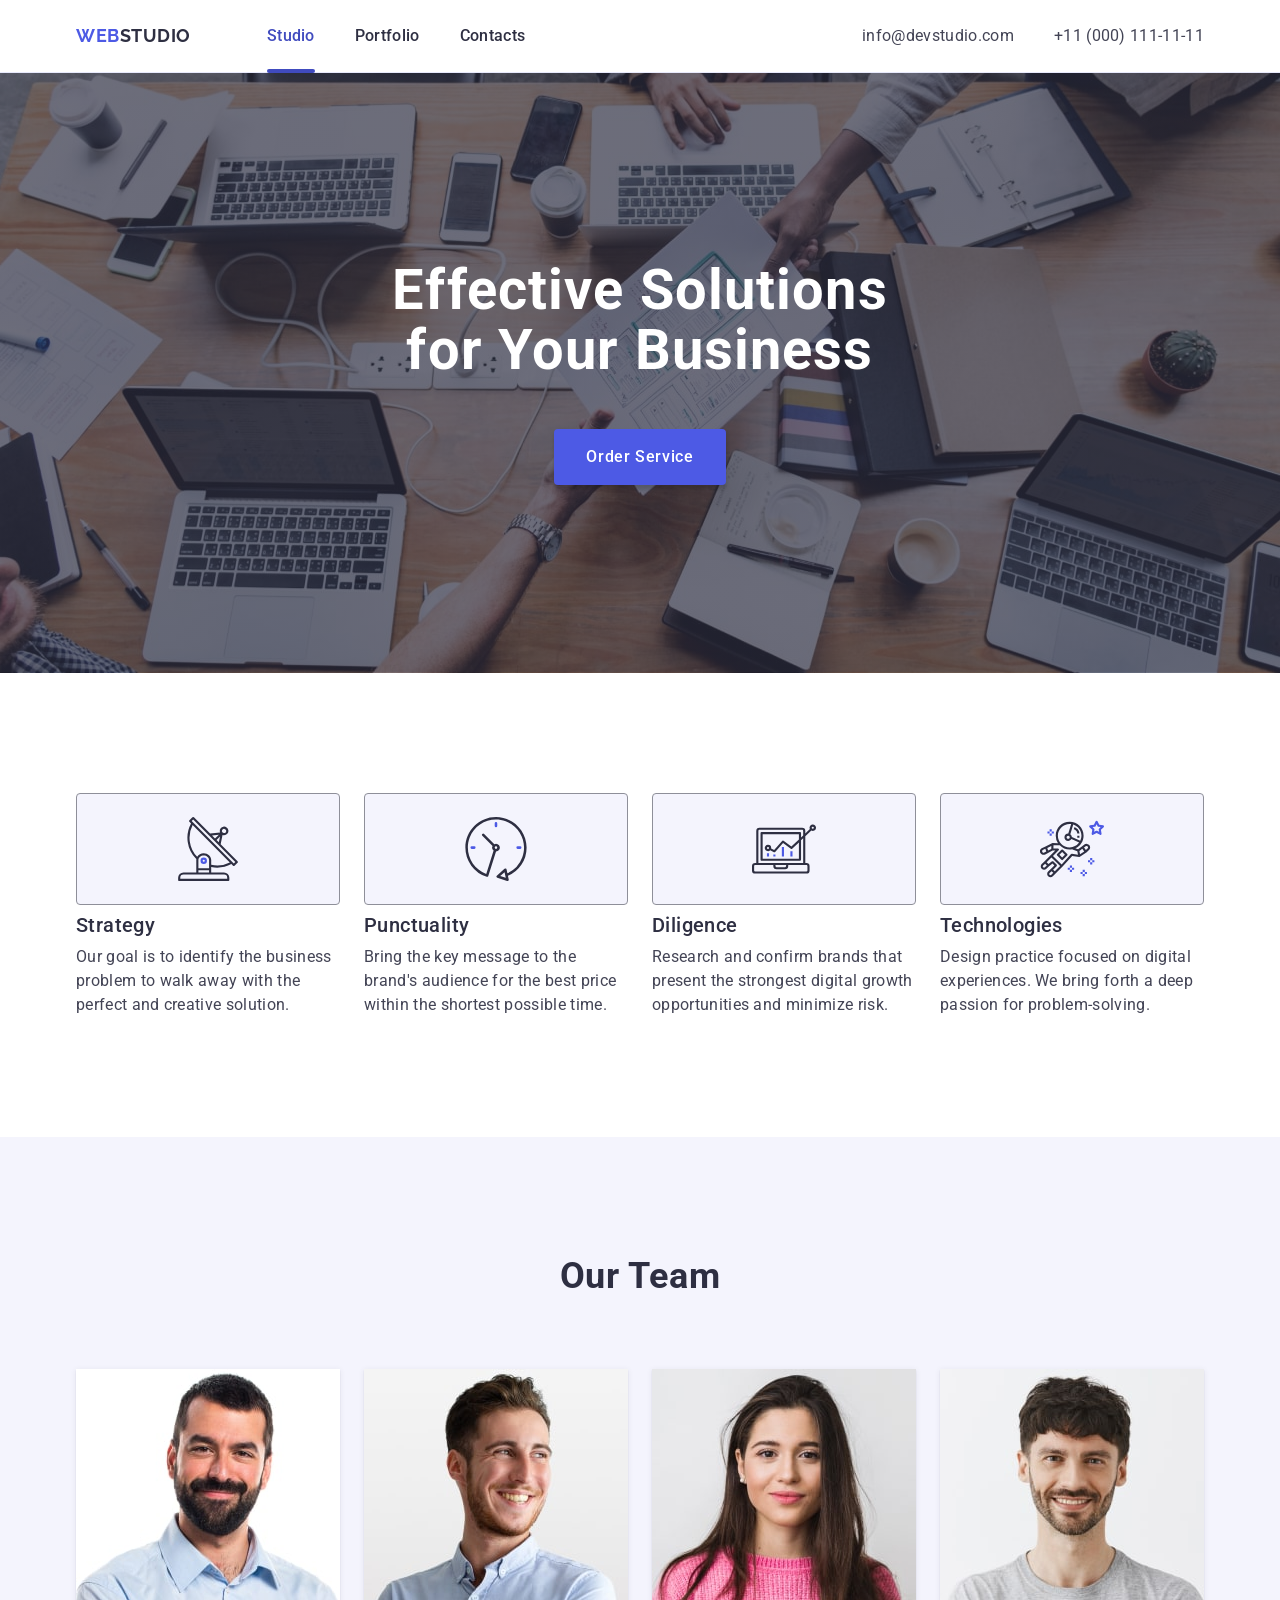
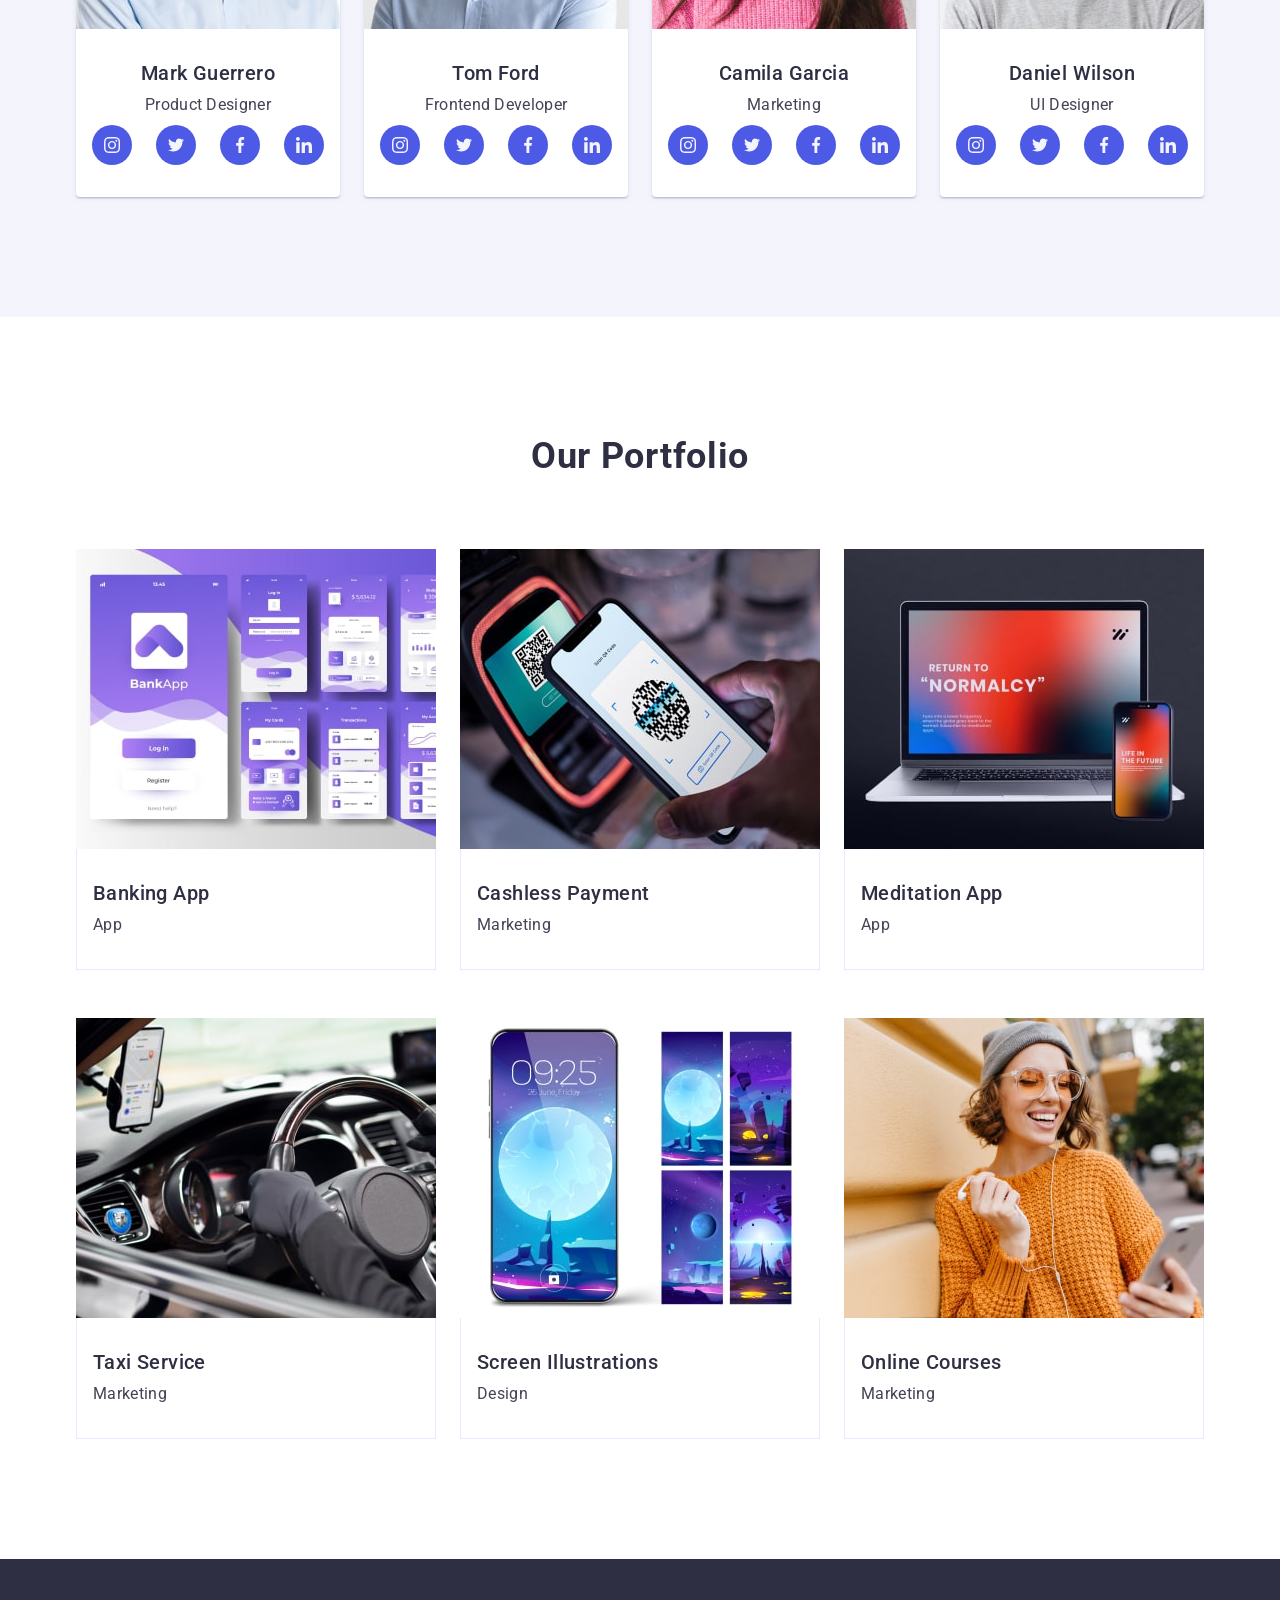
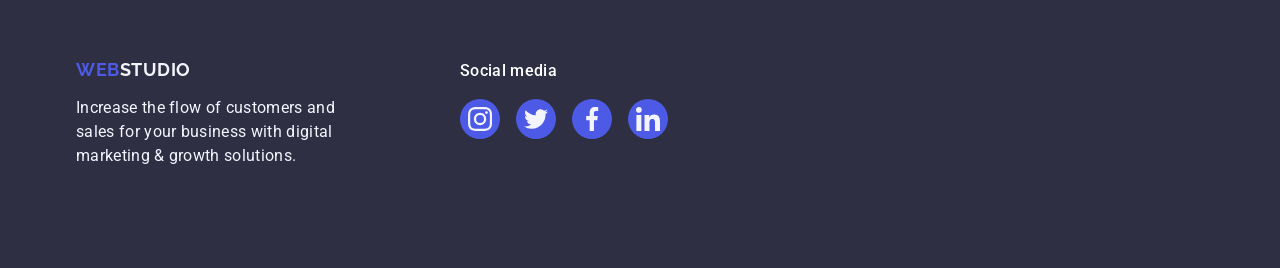
==== commit 07691c4b: "update-class-name" ====
--- a/index.html
+++ b/index.html
@@ -261,10 +261,10 @@
           <h2 class="portfolio__title-section">Our Portfolio</h2>
           <ul class="portfolio__card-list">
             <li class="portfolio__card-item">
-              <div class="portfolio__card-img-wrap">
+              <div class="portfolio__card-img-hidden-wrap">
                 <img class="portfolio__card-img" src="./images/section-portfolio/img-banking-app.jpg" alt="our development" width="360" height="300" />
-                <div class="portfolio__card-img-detail-wrap">
-                  <p class="portfolio__card-img-detail-txt">
+                <div class="portfolio__card-img-hidden-detail-wrap">
+                  <p class="portfolio__card-img-hidden-detail-txt">
                     14 Stylish and User-Friendly App Design Concepts · Task Manager App · Calorie Tracker App · Exotic Fruit Ecommerce App · Cloud Storage App
                   </p>
                 </div>
@@ -275,60 +275,70 @@
               </div>
             </li>
             <li class="portfolio__card-item">
-              <div class="portfolio__card-img-wrap">
+              <div class="portfolio__card-img-hidden-wrap">
                 <img class="portfolio__card-img" src="./images/section-portfolio/img-cashless-payment.jpg" alt="our development" width="360" height="300" />
-                <div class="portfolio__card-img-detail-wrap">
-                  <p class="portfolio__card-img-detail-txt">14 Stylish and User-Friendly App Design Concepts · Task Manager App · Calorie Tracker App · Exotic Fruit Ecommerce App · Cloud Storage App</p>
-                </div>
-              </div class="portfolio__card-img-wrap">
+                <div class="portfolio__card-img-hidden-detail-wrap">
+                  <p class="portfolio__card-img-hidden-detail-txt">
+                    14 Stylish and User-Friendly App Design Concepts · Task Manager App · Calorie Tracker App · Exotic Fruit Ecommerce App · Cloud Storage App
+                  </p>
+                </div>
+              </div>
               <div class="portfolio__card-desc-wrap">
                 <h3 class="portfolio__card-desc-tittle">Cashless Payment</h3>
                 <p class="portfolio__card-desc-txt">Marketing</p>
               </div>
             </li>
             <li class="portfolio__card-item">
-              <div class="portfolio__card-img-wrap">
+              <div class="portfolio__card-img-hidden-wrap">
                 <img class="portfolio__card-img" src="./images/section-portfolio/img-meditation-app.jpg" alt="our development" width="360" height="300" />
-                <div class="portfolio__card-img-detail-wrap">
-                  <p class="portfolio__card-img-detail-txt">14 Stylish and User-Friendly App Design Concepts · Task Manager App · Calorie Tracker App · Exotic Fruit Ecommerce App · Cloud Storage App</p>
-                </div>
-              </div class="portfolio__card-img-wrap">
+                <div class="portfolio__card-img-hidden-detail-wrap">
+                  <p class="portfolio__card-img-hidden-detail-txt">
+                    14 Stylish and User-Friendly App Design Concepts · Task Manager App · Calorie Tracker App · Exotic Fruit Ecommerce App · Cloud Storage App
+                  </p>
+                </div>
+              </div>
               <div class="portfolio__card-desc-wrap">
                 <h3 class="portfolio__card-desc-tittle">Meditation App</h3>
                 <p class="portfolio__card-desc-txt">App</p>
               </div>
             </li>
             <li class="portfolio__card-item">
-              <div class="portfolio__card-img-wrap">
+              <div class="portfolio__card-img-hidden-wrap">
                 <img class="portfolio__card-img" src="./images/section-portfolio/img-taxi-service.jpg" alt="our development" width="360" height="300" />
-                <div class="portfolio__card-img-detail-wrap">
-                  <p class="portfolio__card-img-detail-txt">14 Stylish and User-Friendly App Design Concepts · Task Manager App · Calorie Tracker App · Exotic Fruit Ecommerce App · Cloud Storage App</p>
-                </div>
-              </div class="portfolio__card-img-wrap">
+                <div class="portfolio__card-img-hidden-detail-wrap">
+                  <p class="portfolio__card-img-hidden-detail-txt">
+                    14 Stylish and User-Friendly App Design Concepts · Task Manager App · Calorie Tracker App · Exotic Fruit Ecommerce App · Cloud Storage App
+                  </p>
+                </div>
+              </div>
               <div class="portfolio__card-desc-wrap">
                 <h3 class="portfolio__card-desc-tittle">Taxi Service</h3>
                 <p class="portfolio__card-desc-txt">Marketing</p>
               </div>
             </li>
             <li class="portfolio__card-item">
-              <div class="portfolio__card-img-wrap">
+              <div class="portfolio__card-img-hidden-wrap">
                 <img class="portfolio__card-img" src="./images/section-portfolio/img-screen-illustrations.jpg" alt="our development" width="360" height="300" />
-                <div class="portfolio__card-img-detail-wrap">
-                  <p class="portfolio__card-img-detail-txt">14 Stylish and User-Friendly App Design Concepts · Task Manager App · Calorie Tracker App · Exotic Fruit Ecommerce App · Cloud Storage App</p>
-                </div>
-              </div class="portfolio__card-img-wrap">
+                <div class="portfolio__card-img-hidden-detail-wrap">
+                  <p class="portfolio__card-img-hidden-detail-txt">
+                    14 Stylish and User-Friendly App Design Concepts · Task Manager App · Calorie Tracker App · Exotic Fruit Ecommerce App · Cloud Storage App
+                  </p>
+                </div>
+              </div>
               <div class="portfolio__card-desc-wrap">
                 <h3 class="portfolio__card-desc-tittle">Screen Illustrations</h3>
                 <p class="portfolio__card-desc-txt">Design</p>
               </div>
             </li>
             <li class="portfolio__card-item">
-              <div class="portfolio__card-img-wrap">
+              <div class="portfolio__card-img-hidden-wrap">
                 <img class="portfolio__card-img" src="./images/section-portfolio/img-online-courses.jpg" alt="our development" width="360" height="300" />
-                <div class="portfolio__card-img-detail-wrap">
-                  <p class="portfolio__card-img-detail-txt">14 Stylish and User-Friendly App Design Concepts · Task Manager App · Calorie Tracker App · Exotic Fruit Ecommerce App · Cloud Storage App</p>
-                </div>
-              </div class="portfolio__card-img-wrap">
+                <div class="portfolio__card-img-hidden-detail-wrap">
+                  <p class="portfolio__card-img-hidden-detail-txt">
+                    14 Stylish and User-Friendly App Design Concepts · Task Manager App · Calorie Tracker App · Exotic Fruit Ecommerce App · Cloud Storage App
+                  </p>
+                </div>
+              </div>
               <div class="portfolio__card-desc-wrap">
                 <h3 class="portfolio__card-desc-tittle">Online Courses</h3>
                 <p class="portfolio__card-desc-txt">Marketing</p>
--- a/css/styles.css
+++ b/css/styles.css
@@ -399,34 +399,47 @@
   flex-basis: calc((100% - 48px) / 3);
 
   background-color: #ffffff;
+
+  transition: box-shadow 250ms cubic-bezier(0.4, 0, 0.2, 1);
 }
 
 .portfolio__card-item:hover {
+  box-shadow: 0px 1px 6px rgba(46, 47, 66, 0.08), 0px 1px 1px rgba(46, 47, 66, 0.16), 0px 2px 1px rgba(46, 47, 66, 0.08);
+
   cursor: pointer;
-  box-shadow: 0px 2px 1px 0px rgba(46, 47, 66, 0.08), 0px 1px 1px 0px rgba(46, 47, 66, 0.16), 0px 1px 6px 0px rgba(46, 47, 66, 0.08);
-}
-
-.portfolio__card-img-wrap {
+}
+
+.portfolio__card-item:hover .portfolio__card-img-hidden-detail-wrap {
+  transform: translateY(0);
+}
+
+.portfolio__card-img-hidden-wrap {
   position: relative;
-}
-
-.portfolio__card-img-detail-wrap {
+  overflow: hidden;
+}
+
+.portfolio__card-img-hidden-detail-wrap {
   position: absolute;
+  top: 0;
 
   padding: 40px 32px;
-
   width: 100%;
   height: 100%;
 
   background-color: #4d5ae5;
-}
-
-.portfolio__card-img-detail-txt {
+
+  transform: translateY(100%);
+  transition: transform 250ms cubic-bezier(0.4, 0, 0.2, 1);
+}
+
+.portfolio__card-img-hidden-detail-txt {
   line-height: 1.5;
   letter-spacing: 0.02em;
 
   color: #f4f4fd;
 }
+
+/* portfolio-card-desc-start */
 
 .portfolio__card-desc-wrap {
   padding: 32px 16px;
@@ -449,6 +462,8 @@
   line-height: 1.5;
   letter-spacing: 0.02em;
 }
+
+/* portfolio-card-desc-end */
 
 /** portfolio-section-end */
 /** footer-section-start */
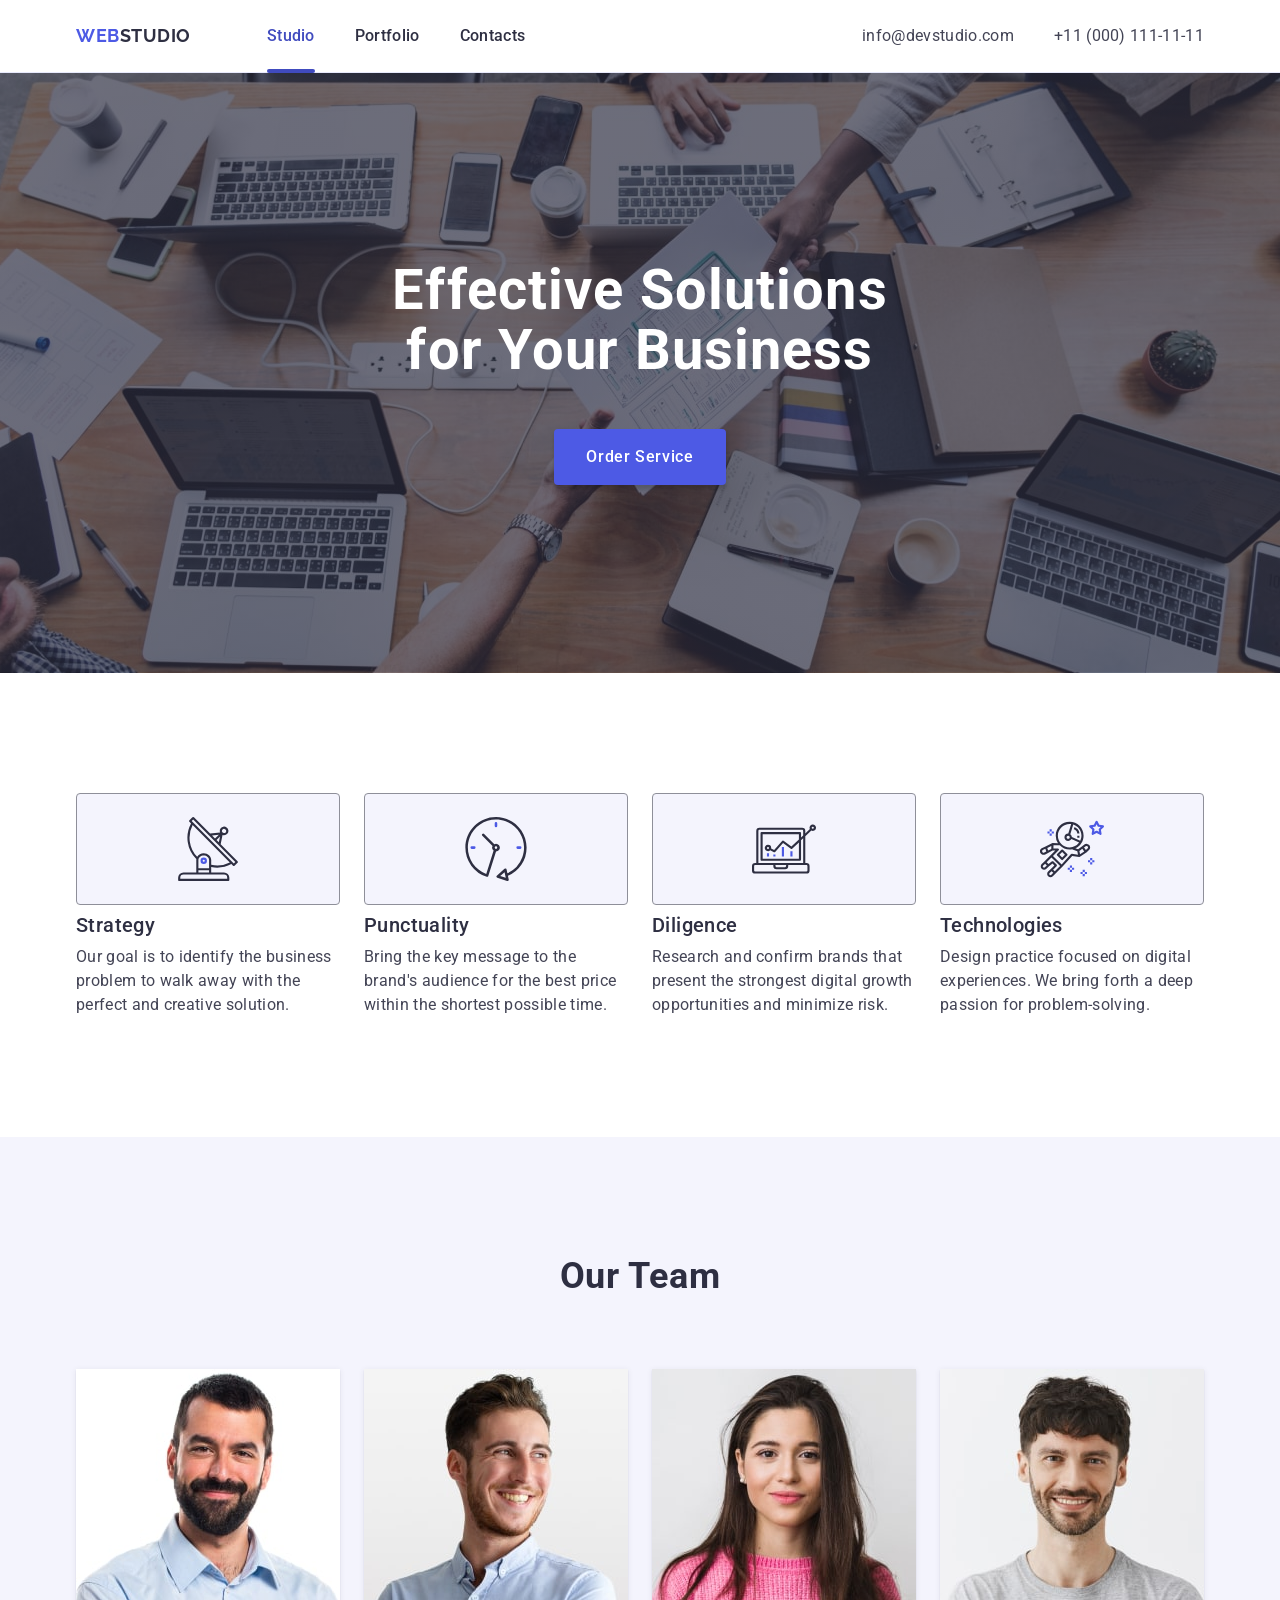
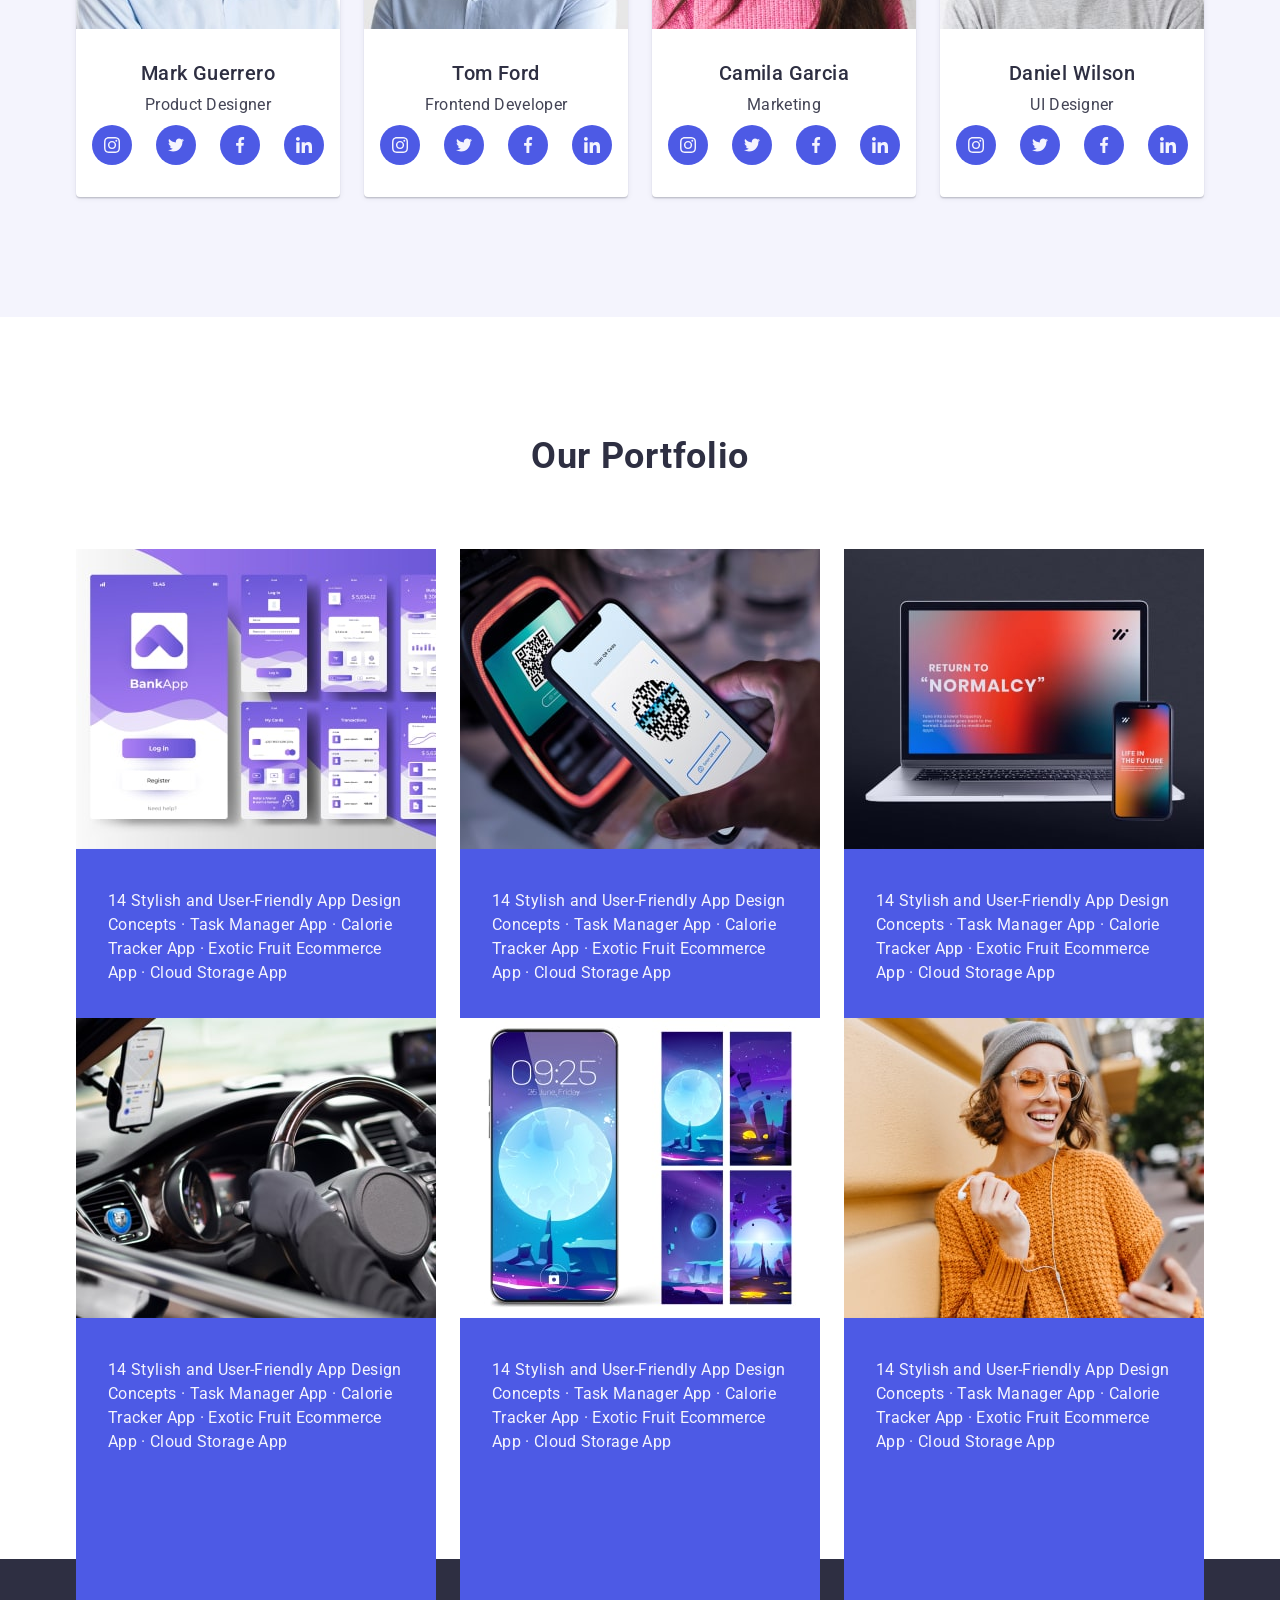
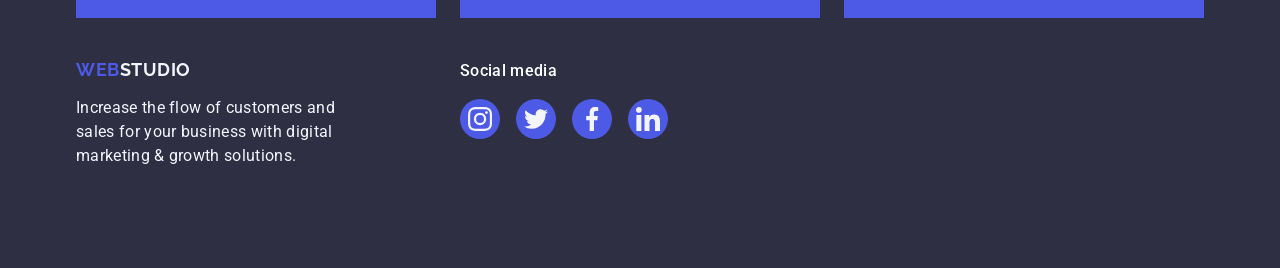
==== commit 063ce841: "update-portfolio" ====
--- a/index.html
+++ b/index.html
@@ -263,11 +263,9 @@
             <li class="portfolio__card-item">
               <div class="portfolio__card-img-hidden-wrap">
                 <img class="portfolio__card-img" src="./images/section-portfolio/img-banking-app.jpg" alt="our development" width="360" height="300" />
-                <div class="portfolio__card-img-hidden-detail-wrap">
-                  <p class="portfolio__card-img-hidden-detail-txt">
-                    14 Stylish and User-Friendly App Design Concepts · Task Manager App · Calorie Tracker App · Exotic Fruit Ecommerce App · Cloud Storage App
-                  </p>
-                </div>
+                <p class="portfolio__card-img-hidden-detail-txt">
+                  14 Stylish and User-Friendly App Design Concepts · Task Manager App · Calorie Tracker App · Exotic Fruit Ecommerce App · Cloud Storage App
+                </p>
               </div>
               <div class="portfolio__card-desc-wrap">
                 <h3 class="portfolio__card-desc-tittle">Banking App</h3>
@@ -277,11 +275,9 @@
             <li class="portfolio__card-item">
               <div class="portfolio__card-img-hidden-wrap">
                 <img class="portfolio__card-img" src="./images/section-portfolio/img-cashless-payment.jpg" alt="our development" width="360" height="300" />
-                <div class="portfolio__card-img-hidden-detail-wrap">
-                  <p class="portfolio__card-img-hidden-detail-txt">
-                    14 Stylish and User-Friendly App Design Concepts · Task Manager App · Calorie Tracker App · Exotic Fruit Ecommerce App · Cloud Storage App
-                  </p>
-                </div>
+                <p class="portfolio__card-img-hidden-detail-txt">
+                  14 Stylish and User-Friendly App Design Concepts · Task Manager App · Calorie Tracker App · Exotic Fruit Ecommerce App · Cloud Storage App
+                </p>
               </div>
               <div class="portfolio__card-desc-wrap">
                 <h3 class="portfolio__card-desc-tittle">Cashless Payment</h3>
@@ -291,11 +287,9 @@
             <li class="portfolio__card-item">
               <div class="portfolio__card-img-hidden-wrap">
                 <img class="portfolio__card-img" src="./images/section-portfolio/img-meditation-app.jpg" alt="our development" width="360" height="300" />
-                <div class="portfolio__card-img-hidden-detail-wrap">
-                  <p class="portfolio__card-img-hidden-detail-txt">
-                    14 Stylish and User-Friendly App Design Concepts · Task Manager App · Calorie Tracker App · Exotic Fruit Ecommerce App · Cloud Storage App
-                  </p>
-                </div>
+                <p class="portfolio__card-img-hidden-detail-txt">
+                  14 Stylish and User-Friendly App Design Concepts · Task Manager App · Calorie Tracker App · Exotic Fruit Ecommerce App · Cloud Storage App
+                </p>
               </div>
               <div class="portfolio__card-desc-wrap">
                 <h3 class="portfolio__card-desc-tittle">Meditation App</h3>
@@ -305,11 +299,9 @@
             <li class="portfolio__card-item">
               <div class="portfolio__card-img-hidden-wrap">
                 <img class="portfolio__card-img" src="./images/section-portfolio/img-taxi-service.jpg" alt="our development" width="360" height="300" />
-                <div class="portfolio__card-img-hidden-detail-wrap">
-                  <p class="portfolio__card-img-hidden-detail-txt">
-                    14 Stylish and User-Friendly App Design Concepts · Task Manager App · Calorie Tracker App · Exotic Fruit Ecommerce App · Cloud Storage App
-                  </p>
-                </div>
+                <p class="portfolio__card-img-hidden-detail-txt">
+                  14 Stylish and User-Friendly App Design Concepts · Task Manager App · Calorie Tracker App · Exotic Fruit Ecommerce App · Cloud Storage App
+                </p>
               </div>
               <div class="portfolio__card-desc-wrap">
                 <h3 class="portfolio__card-desc-tittle">Taxi Service</h3>
@@ -319,11 +311,9 @@
             <li class="portfolio__card-item">
               <div class="portfolio__card-img-hidden-wrap">
                 <img class="portfolio__card-img" src="./images/section-portfolio/img-screen-illustrations.jpg" alt="our development" width="360" height="300" />
-                <div class="portfolio__card-img-hidden-detail-wrap">
-                  <p class="portfolio__card-img-hidden-detail-txt">
-                    14 Stylish and User-Friendly App Design Concepts · Task Manager App · Calorie Tracker App · Exotic Fruit Ecommerce App · Cloud Storage App
-                  </p>
-                </div>
+                <p class="portfolio__card-img-hidden-detail-txt">
+                  14 Stylish and User-Friendly App Design Concepts · Task Manager App · Calorie Tracker App · Exotic Fruit Ecommerce App · Cloud Storage App
+                </p>
               </div>
               <div class="portfolio__card-desc-wrap">
                 <h3 class="portfolio__card-desc-tittle">Screen Illustrations</h3>
@@ -333,11 +323,9 @@
             <li class="portfolio__card-item">
               <div class="portfolio__card-img-hidden-wrap">
                 <img class="portfolio__card-img" src="./images/section-portfolio/img-online-courses.jpg" alt="our development" width="360" height="300" />
-                <div class="portfolio__card-img-hidden-detail-wrap">
-                  <p class="portfolio__card-img-hidden-detail-txt">
-                    14 Stylish and User-Friendly App Design Concepts · Task Manager App · Calorie Tracker App · Exotic Fruit Ecommerce App · Cloud Storage App
-                  </p>
-                </div>
+                <p class="portfolio__card-img-hidden-detail-txt">
+                  14 Stylish and User-Friendly App Design Concepts · Task Manager App · Calorie Tracker App · Exotic Fruit Ecommerce App · Cloud Storage App
+                </p>
               </div>
               <div class="portfolio__card-desc-wrap">
                 <h3 class="portfolio__card-desc-tittle">Online Courses</h3>
--- a/css/styles.css
+++ b/css/styles.css
@@ -399,8 +399,6 @@
   flex-basis: calc((100% - 48px) / 3);
 
   background-color: #ffffff;
-
-  transition: box-shadow 250ms cubic-bezier(0.4, 0, 0.2, 1);
 }
 
 .portfolio__card-item:hover {
@@ -409,34 +407,31 @@
   cursor: pointer;
 }
 
-.portfolio__card-item:hover .portfolio__card-img-hidden-detail-wrap {
+.portfolio__card-item:hover .portfolio__card-img-hidden-detail-txt {
   transform: translateY(0);
 }
 
 .portfolio__card-img-hidden-wrap {
   position: relative;
-  overflow: hidden;
-}
-
-.portfolio__card-img-hidden-detail-wrap {
+}
+
+.portfolio__card-img-hidden-detail-txt {
   position: absolute;
   top: 0;
 
+  height: 100%;
+  width: 100%;
   padding: 40px 32px;
-  width: 100%;
-  height: 100%;
-
+
+  font-size: 16px;
+  line-height: 1.5;
+  letter-spacing: 0.02em;
+
+  color: #f4f4fd;
   background-color: #4d5ae5;
 
   transform: translateY(100%);
   transition: transform 250ms cubic-bezier(0.4, 0, 0.2, 1);
-}
-
-.portfolio__card-img-hidden-detail-txt {
-  line-height: 1.5;
-  letter-spacing: 0.02em;
-
-  color: #f4f4fd;
 }
 
 /* portfolio-card-desc-start */
